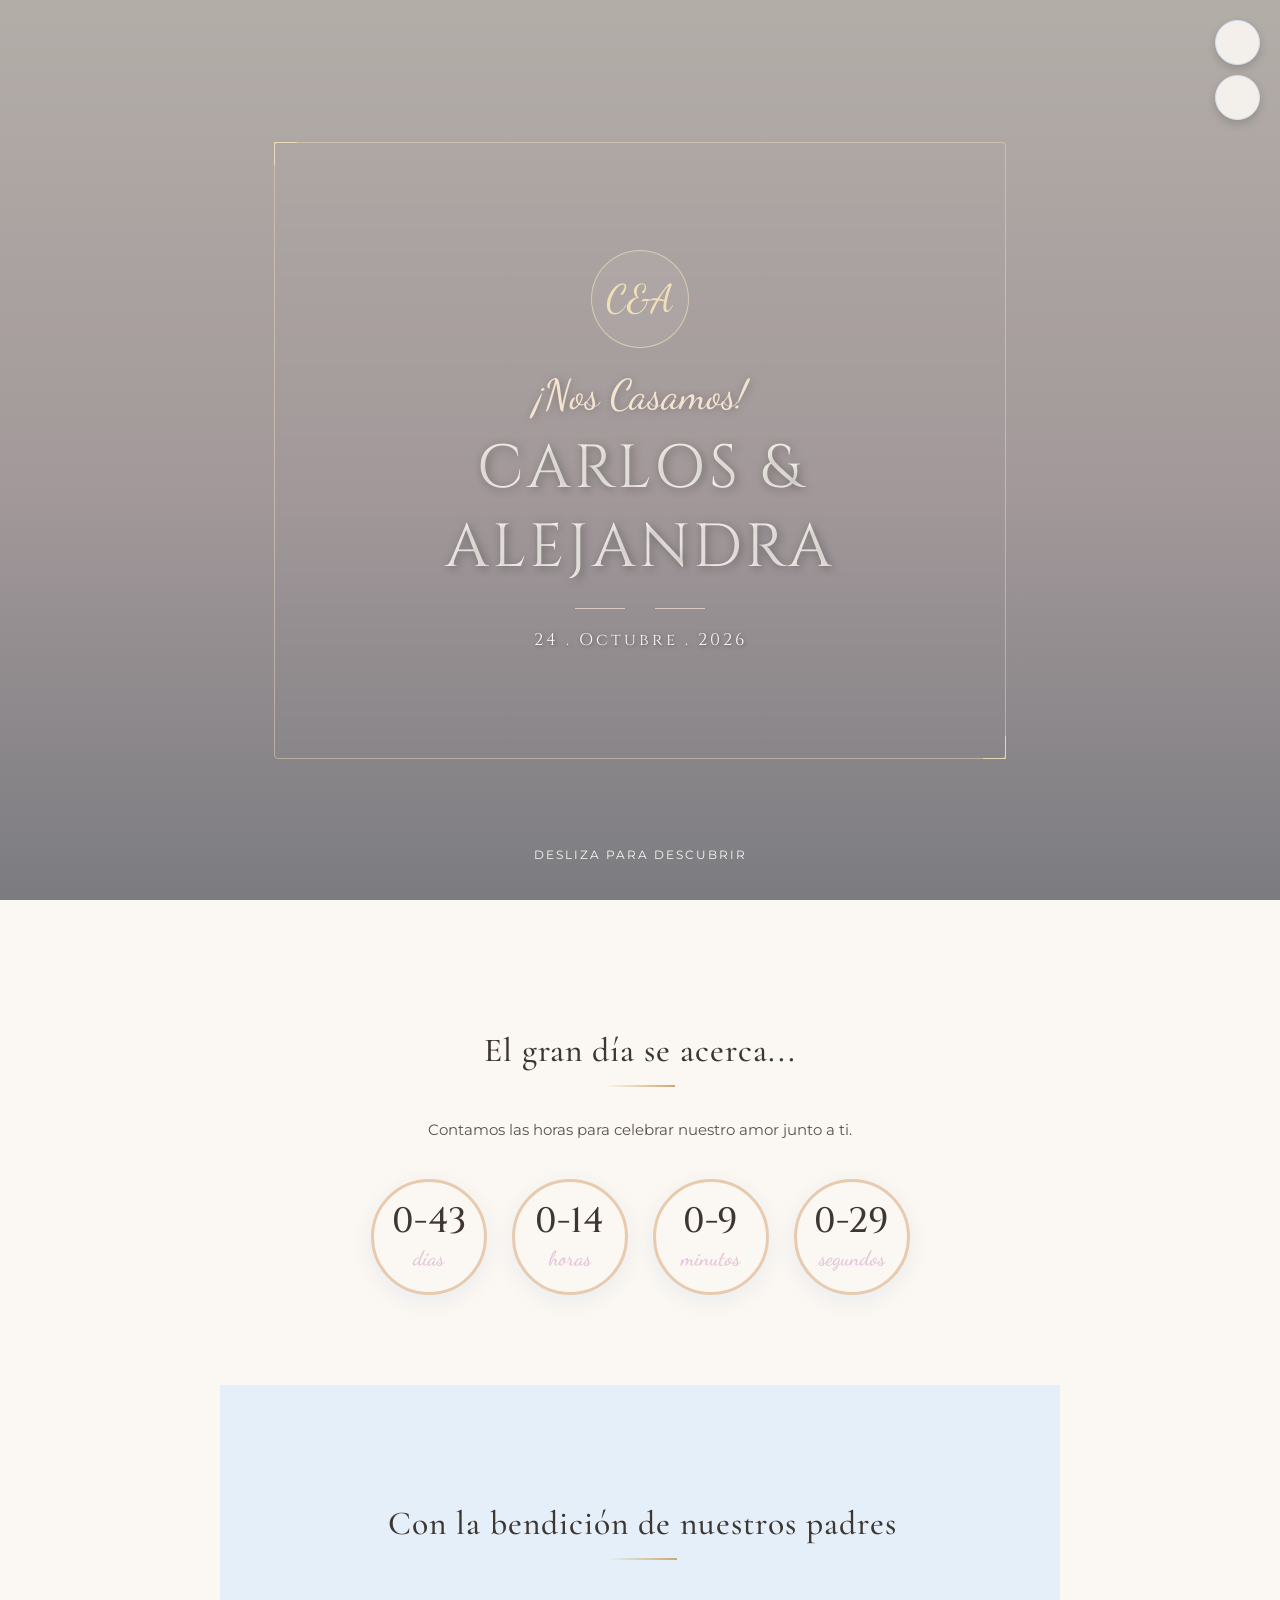
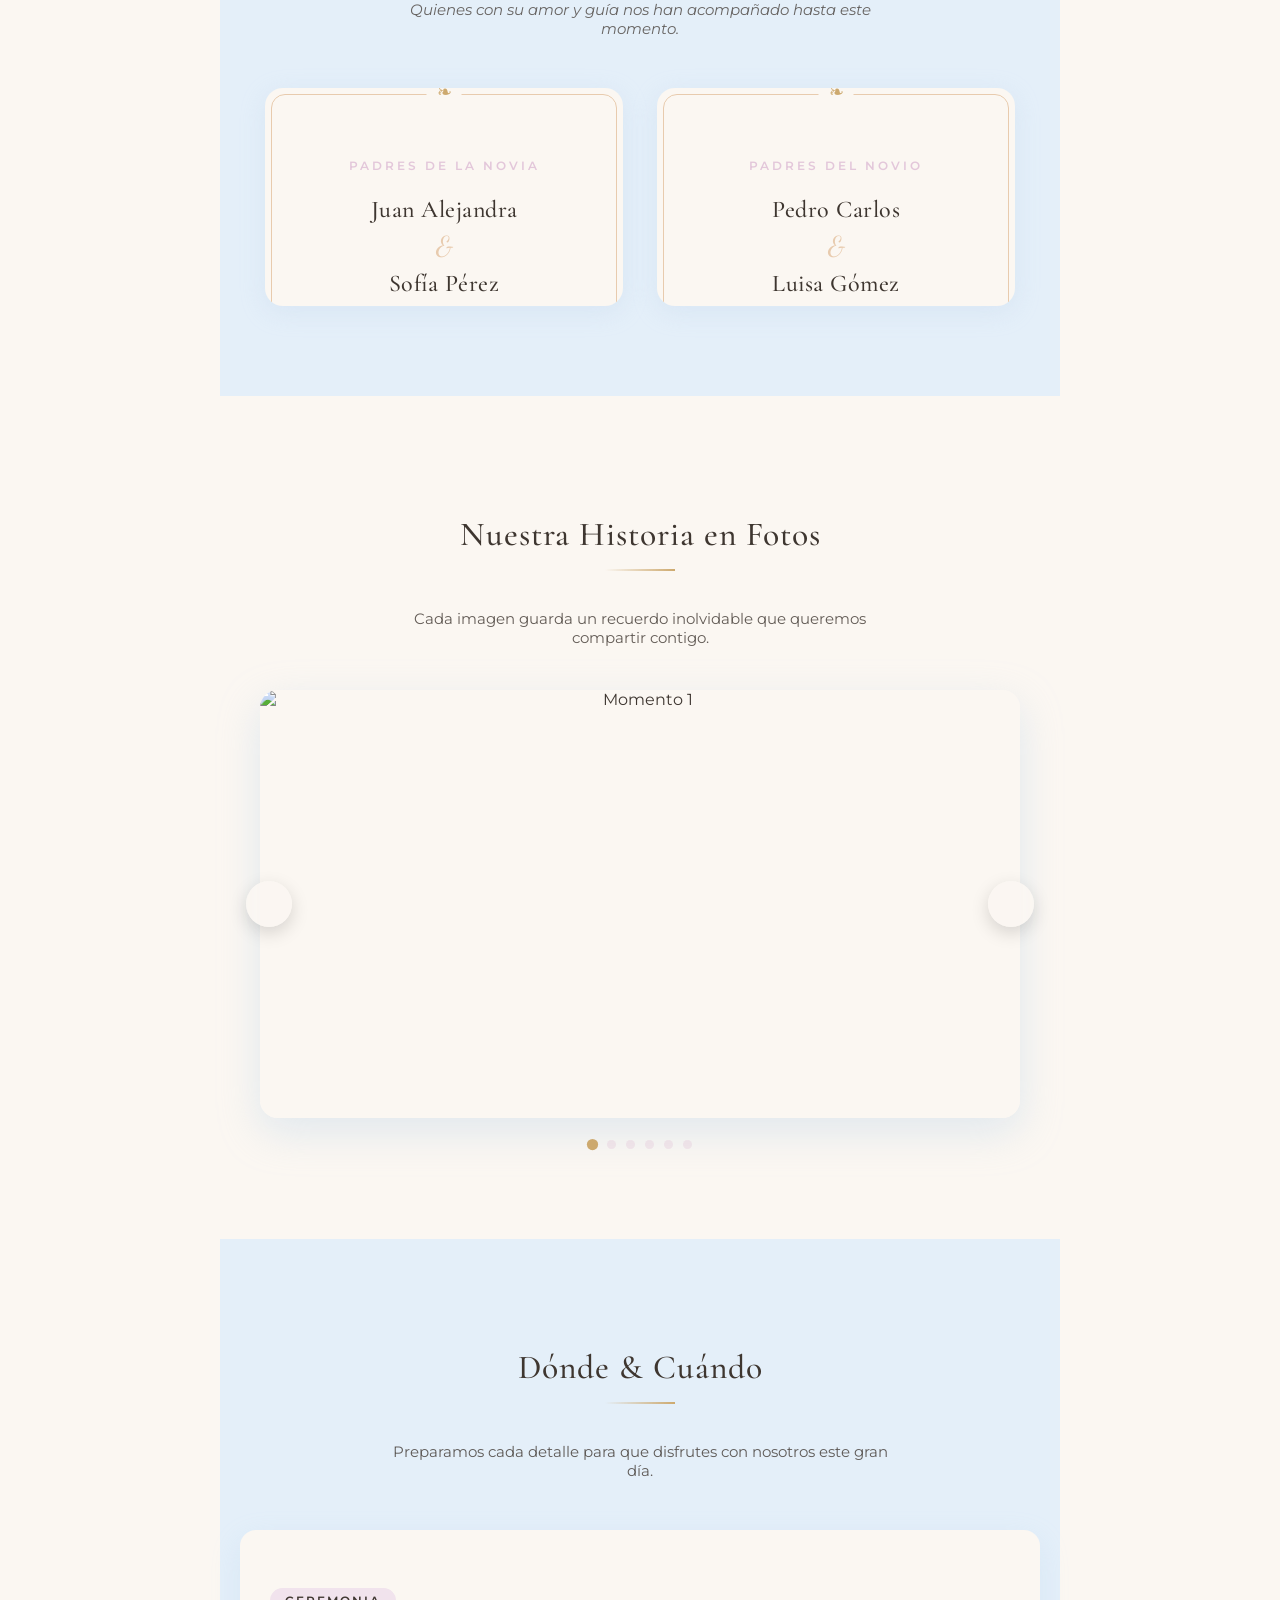
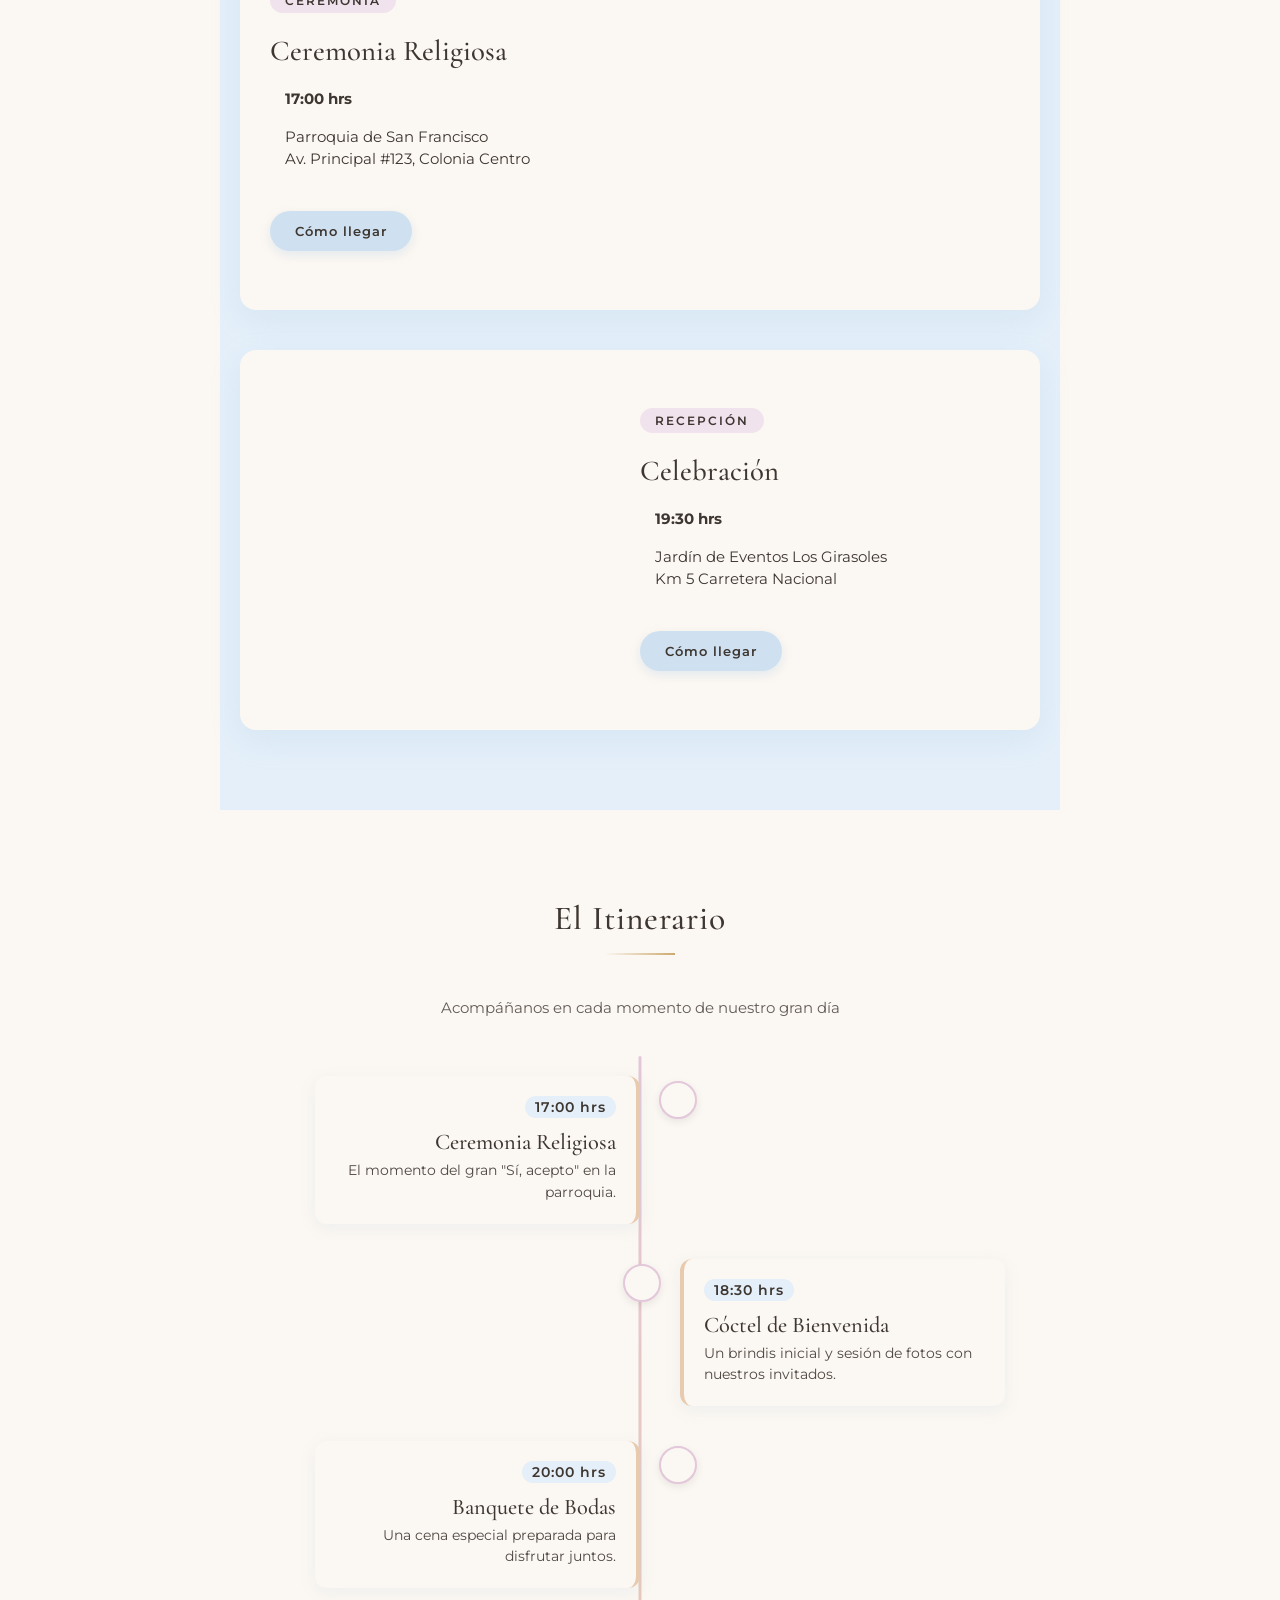
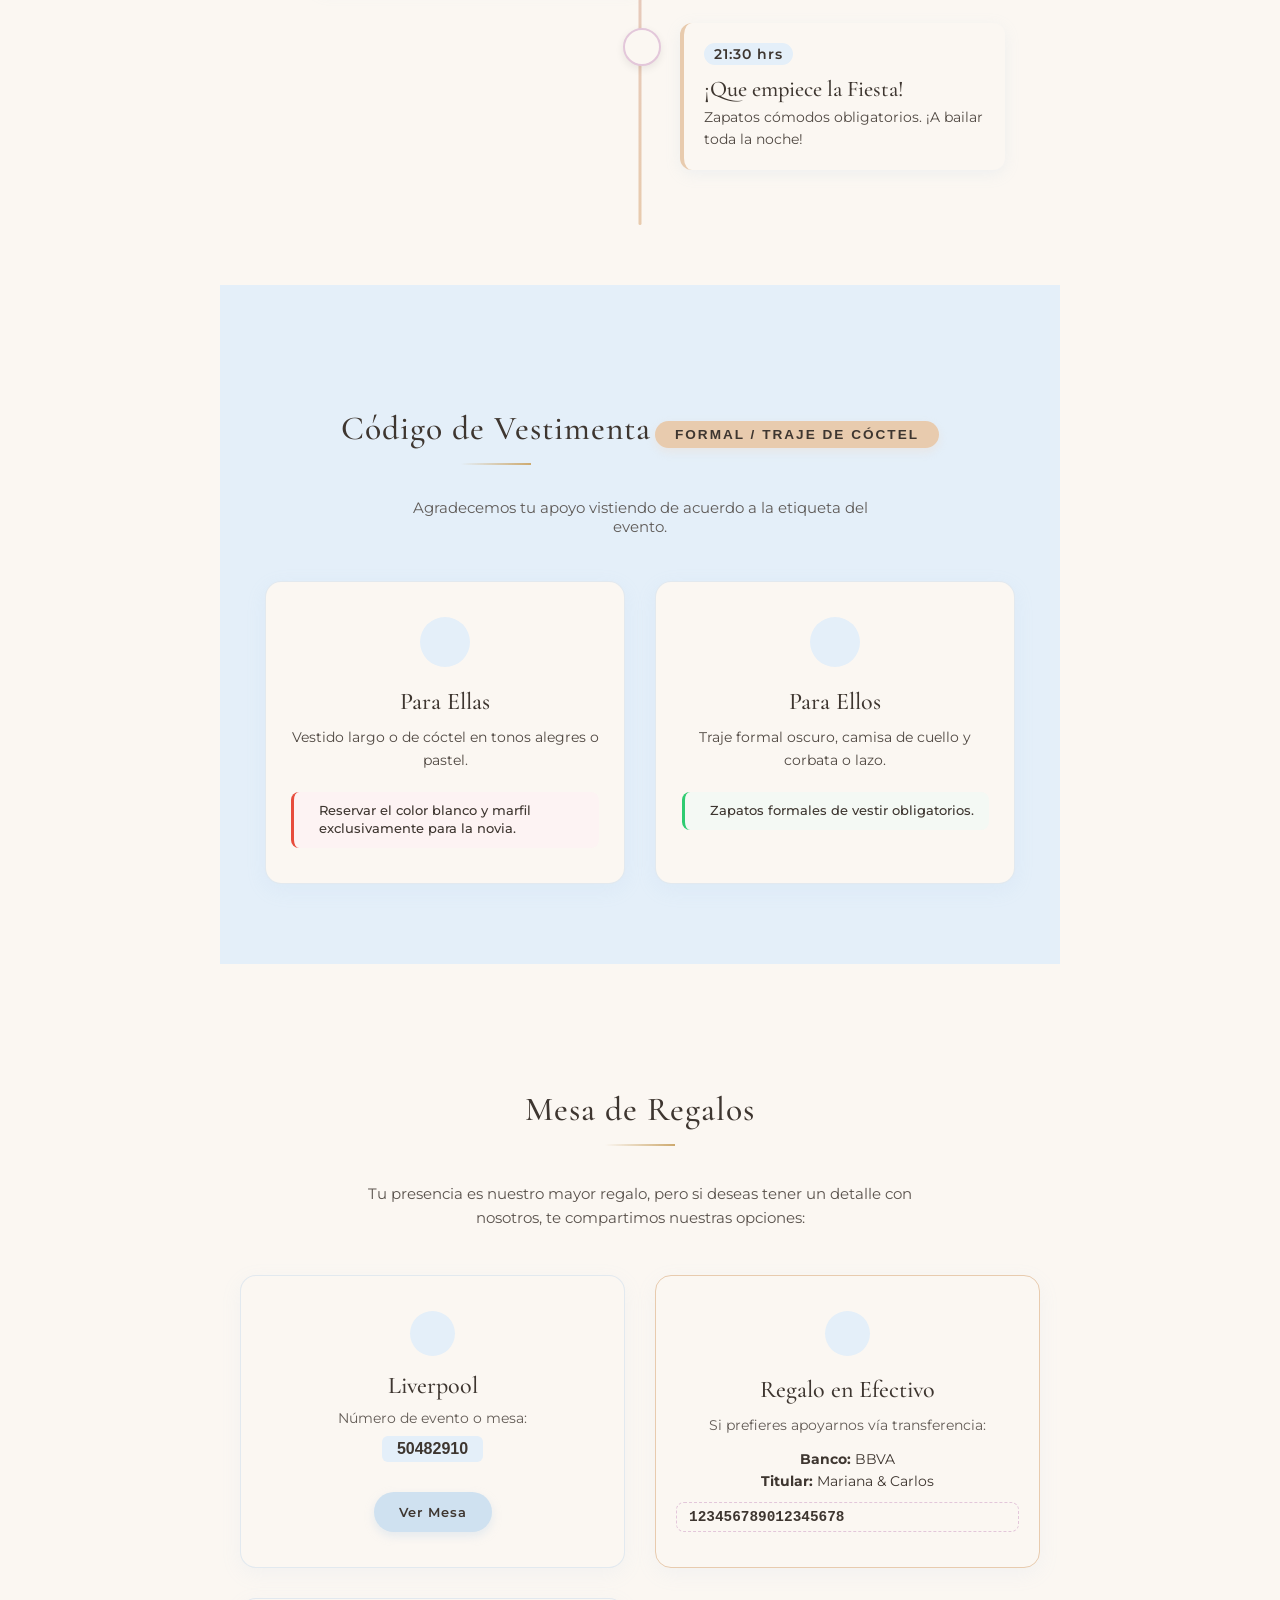
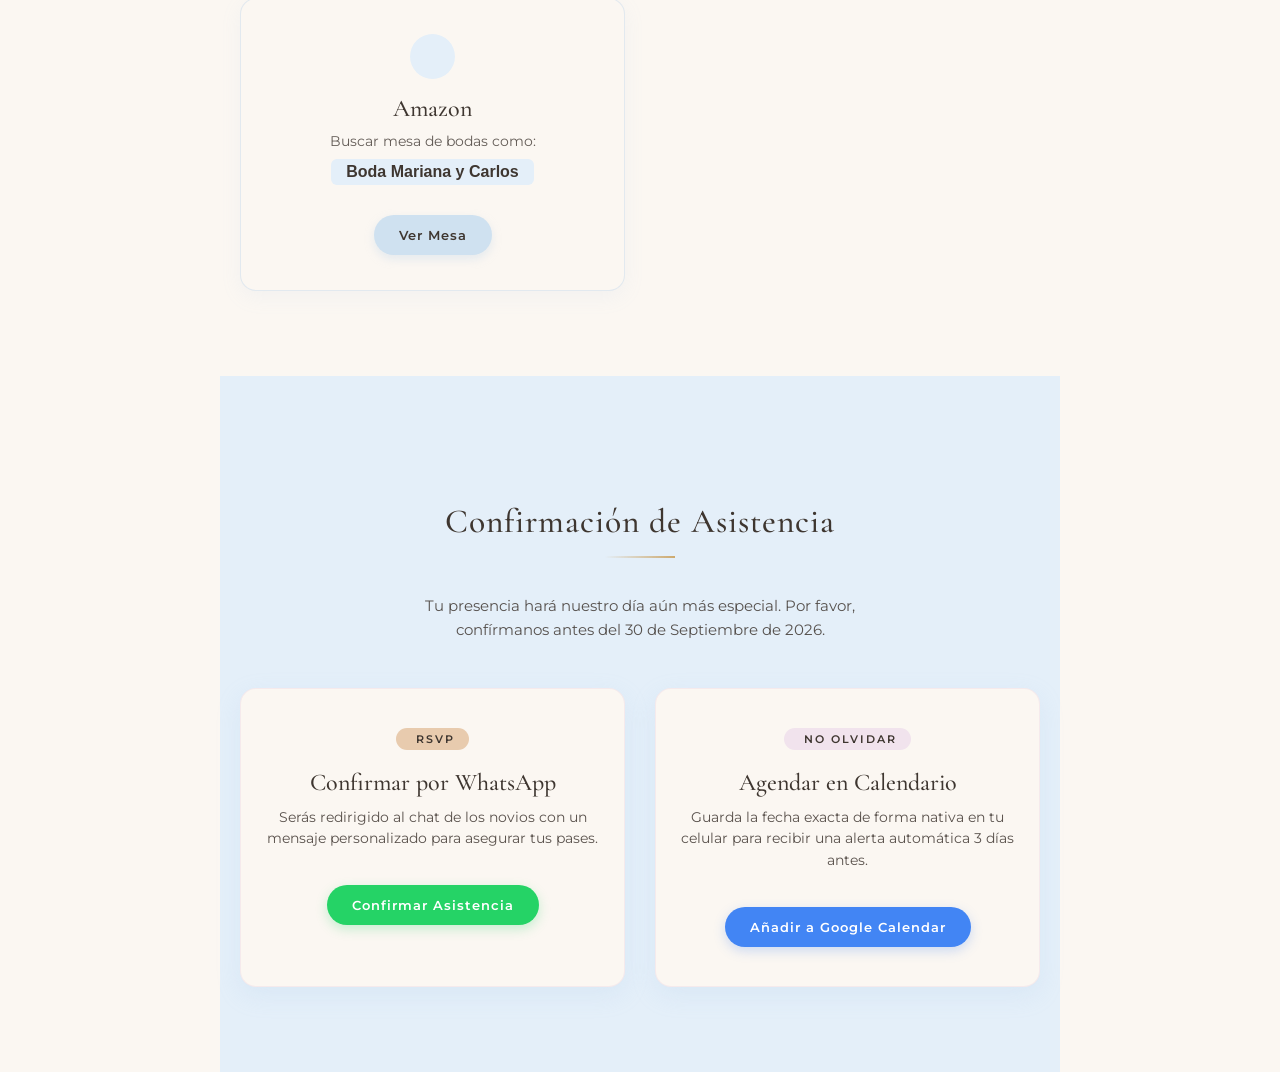
==== entregas/alejandra-boda/index.html @ 5cc6e330 "Add files via upload" ====
<!DOCTYPE html>
<html lang="es">
<head>
    <meta charset="UTF-8">
    <meta name="viewport" content="width=device-width, initial-scale=1.0">
    <title>Boda de Carlos y Alejandra</title>
    <!-- Tipografías elegantes desde Google Fonts -->
    <link href="https://googleapis.com" rel="stylesheet">
   
    <link rel="preconnect" href="https://fonts.googleapis.com">
<link rel="preconnect" href="https://fonts.gstatic.com" crossorigin>
<link href="https://fonts.googleapis.com/css2?family=Cinzel:wght@400..900&family=Cormorant+Garamond:ital,wght@0,400;0,500;0,600;1,400&family=Dancing+Script:wght@400..700&family=Montserrat:wght@300;400;500;600&display=swap" rel="stylesheet">
   
   
    <!-- TU KIT PERSONALIZADO DE ICONOS: Font Awesome -->
    <script src="https://kit.fontawesome.com/e3686557d0.js" crossorigin="anonymous"></script>
   
    <!-- Vinculación del archivo CSS externo -->
    <link rel="stylesheet" href="style.css">





</head>
<body>

        <!-- BOTONES FLOTANTES CON ICONOS CLÁSICOS -->
    <div class="botones-flotantes">
        <!-- Botón de Música -->
        <button id="btn-musica" class="btn-flotante" onclick="controlarMusica()">
            <i class="fa-solid fa-volume-high"></i>
        </button>
        <!-- Botón de Modo Oscuro -->
        <button id="btn-oscuro" class="btn-flotante" onclick="controlarModoOscuro()">
            <i class="fa-regular fa-moon"></i>
        </button>
    </div>



    <!-- Elemento de Audio Oculto -->
    <!-- Nota: Reemplaza el link por el archivo mp3 real de los novios -->
    <audio id="musica-boda" loop>
        <source src="https://soundhelix.com" type="audio/mpeg">
    </audio>


        <!-- 1. PORTADA PRINCIPAL PREMIUM (HERO) -->
    <header class="hero">
        <!-- Filtro translúcido para que las letras se lean perfecto sobre cualquier foto -->
        <div class="hero-overlay"></div>

        <!-- Campo de destellos ambientales (se generan por JS) -->
        <div class="sparkle-field" id="sparkle-field"></div>

        <!-- Contenedor con marco lineal de lujo -->
        <div class="hero-frame">
            <div class="hero-monograma">C&A</div>
            <div class="hero-content">
                <span class="hero-welcome">¡Nos Casamos!</span>
                <h1>Carlos & Alejandra</h1>
                <div class="hero-divider">
                    <span class="linea"></span>
                    <i class="fa-regular fa-heart"></i>
                    <span class="linea"></span>
                </div>
                <span class="fecha-hero">24 . Octubre . 2026</span>
            </div>
        </div>

        <!-- Indicador animado para deslizar hacia abajo -->
        <div class="hero-scroll-indicator">
            <p>Desliza para descubrir</p>
            <i class="fa-solid fa-chevron-down"></i>
        </div>
    </header>

        <!-- 2. CONTADOR EN TIEMPO REAL PREMIUM & ÚNICO -->
    <section class="contador-premium-seccion">
        <div class="contador-premium-header reveal">
            <div class="icon-contador-top">
                <i class="fa-solid fa-hourglass-half"></i>
            </div>
            <h2>El gran día se acerca...</h2>
            <p>Contamos las horas para celebrar nuestro amor junto a ti.</p>
        </div>
        
        <div class="timer-premium-circular">
            <!-- Bloque Días -->
            <div class="circle-block">
                <div class="circle-inner">
                    <span id="days">00</span>
                    <p class="circle-label">días</p>
                </div>
            </div>
            <!-- Bloque Horas -->
            <div class="circle-block">
                <div class="circle-inner">
                    <span id="hours">00</span>
                    <p class="circle-label">horas</p>
                </div>
            </div>
            <!-- Bloque Minutos -->
            <div class="circle-block">
                <div class="circle-inner">
                    <span id="minutes">00</span>
                    <p class="circle-label">minutos</p>
                </div>
            </div>
            <!-- Bloque Segundos -->
            <div class="circle-block">
                <div class="circle-inner">
                    <span id="seconds">00</span>
                    <p class="circle-label">segundos</p>
                </div>
            </div>
        </div>
    </section>



        <!-- 3. PADRES DE LOS NOVIOS MEJORADO -->
    <section class="padres-premium">
        <div class="padres-header reveal">
            <i class="fa-solid fa-heart-custom fa-heart"></i>
            <h2>Con la bendición de nuestros padres</h2>
            <p>Quienes con su amor y guía nos han acompañado hasta este momento.</p>
        </div>
        
        <div class="padres-grid reveal-stagger">
            <!-- Bloque Novia -->
            <div class="padres-card shine-hover">
                <div class="padres-card-border">
                    <span class="rol-familia">Padres de la Novia</span>
                    <h3>Juan Alejandra</h3>
                    <p class="conector">&</p>
                    <h3>Sofía Pérez</h3>
                </div>
            </div>

            <!-- Bloque Novio -->
            <div class="padres-card shine-hover">
                <div class="padres-card-border">
                    <span class="rol-familia">Padres del Novio</span>
                    <h3>Pedro Carlos</h3>
                    <p class="conector">&</p>
                    <h3>Luisa Gómez</h3>
                </div>
            </div>
        </div>
    </section>


        <!-- 6. GALERÍA DE FOTOS INTERACTIVA PREMIUM -->
    <section class="galeria-premium">
        <div class="galeria-header reveal">
            <h2>Nuestra Historia en Fotos</h2>
            <p>Cada imagen guarda un recuerdo inolvidable que queremos compartir contigo.</p>
        </div>

        <div class="carrusel-premium reveal">
            <div class="carrusel-marco">
                <div class="carrusel-viewport">
                    <div class="carrusel-pista" id="carrusel-pista">
                        <!-- Reemplaza cada src por las fotos reales de los novios -->
                        <div class="carrusel-slide" onclick="abrirImagen('https://picsum.photos?1')">
                            <img src="https://picsum.photos?1" alt="Momento 1">
                            <div class="foto-overlay"><i class="fa-solid fa-magnifying-glass-plus"></i></div>
                        </div>
                        <div class="carrusel-slide" onclick="abrirImagen('https://picsum.photos?2')">
                            <img src="https://picsum.photos?2" alt="Momento 2">
                            <div class="foto-overlay"><i class="fa-solid fa-magnifying-glass-plus"></i></div>
                        </div>
                        <div class="carrusel-slide" onclick="abrirImagen('https://picsum.photos?3')">
                            <img src="https://picsum.photos?3" alt="Momento 3">
                            <div class="foto-overlay"><i class="fa-solid fa-magnifying-glass-plus"></i></div>
                        </div>
                        <div class="carrusel-slide" onclick="abrirImagen('https://picsum.photos?4')">
                            <img src="https://picsum.photos?4" alt="Momento 4">
                            <div class="foto-overlay"><i class="fa-solid fa-magnifying-glass-plus"></i></div>
                        </div>
                        <div class="carrusel-slide" onclick="abrirImagen('https://picsum.photos?5')">
                            <img src="https://picsum.photos?5" alt="Momento 5">
                            <div class="foto-overlay"><i class="fa-solid fa-magnifying-glass-plus"></i></div>
                        </div>
                        <div class="carrusel-slide" onclick="abrirImagen('https://picsum.photos?6')">
                            <img src="https://picsum.photos?6" alt="Momento 6">
                            <div class="foto-overlay"><i class="fa-solid fa-magnifying-glass-plus"></i></div>
                        </div>
                    </div>
                </div>

                <button class="carrusel-flecha anterior" onclick="moverCarrusel(-1)" aria-label="Foto anterior">
                    <i class="fa-solid fa-chevron-left"></i>
                </button>
                <button class="carrusel-flecha siguiente" onclick="moverCarrusel(1)" aria-label="Foto siguiente">
                    <i class="fa-solid fa-chevron-right"></i>
                </button>
            </div>

            <div class="carrusel-puntos" id="carrusel-puntos"></div>
        </div>
    </section>

    <!-- VISOR DE IMÁGENES EN PANTALLA COMPLETA (LIGHTBOX) -->
    <div id="lightbox" class="lightbox-modal" onclick="cerrarImagen()">
        <span class="lightbox-cerrar">&times;</span>
        <img class="lightbox-contenido" id="img-lightbox" alt="Imagen ampliada">
    </div>



        <!-- 4. UBICACIONES FIESTA Y MISA PROFESIONAL -->
    <section class="ubicaciones-premium">
        <div class="ubicaciones-header reveal">
            <h2>Dónde & Cuándo</h2>
            <p>Preparamos cada detalle para que disfrutes con nosotros este gran día.</p>
        </div>

        <div class="ubicaciones-container reveal-stagger">
            <!-- Tarjeta 1: Ceremonia -->
            <div class="ubicacion-card shine-hover">
                <div class="ubicacion-info">
                    <div class="badge-ubicacion"><i class="fa-solid fa-church"></i> Ceremonia</div>
                    <h3>Ceremonia Religiosa</h3>
                    <div class="detalle-linea">
                        <i class="fa-regular fa-clock"></i>
                        <span><strong>17:00 hrs</strong></span>
                    </div>
                    <div class="detalle-linea">
                        <i class="fa-solid fa-location-dot"></i>
                        <p>Parroquia de San Francisco<br>Av. Principal #123, Colonia Centro</p>
                    </div>
                    <a href="https://google.com" target="_blank" class="btn btn-mapa">
                        <i class="fa-solid fa-route"></i> Cómo llegar
                    </a>
                </div>
                <div class="ubicacion-mapa">
                    <!-- Mapa interactivo de Google Maps -->
                    <iframe src="https://google.com" allowfullscreen="" loading="lazy" referrerpolicy="no-referrer-when-downgrade"></iframe>
                </div>
            </div>

            <!-- Tarjeta 2: Recepción -->
            <div class="ubicacion-card shine-hover">
                <div class="ubicacion-info">
                    <div class="badge-ubicacion"><i class="fa-solid fa-champagne-glasses"></i> Recepción</div>
                    <h3>Celebración</h3>
                    <div class="detalle-linea">
                        <i class="fa-regular fa-clock"></i>
                        <span><strong>19:30 hrs</strong></span>
                    </div>
                    <div class="detalle-linea">
                        <i class="fa-solid fa-location-dot"></i>
                        <p>Jardín de Eventos Los Girasoles<br>Km 5 Carretera Nacional</p>
                    </div>
                    <a href="https://google.com" target="_blank" class="btn btn-mapa">
                        <i class="fa-solid fa-route"></i> Cómo llegar
                    </a>
                </div>
                <div class="ubicacion-mapa">
                    <!-- Mapa interactivo de Google Maps -->
                    <iframe src="https://google.com" allowfullscreen="" loading="lazy" referrerpolicy="no-referrer-when-downgrade"></iframe>
                </div>
            </div>
        </div>
    </section>


        <!-- 5. ITINERARIO DEL DÍA MEJORADO -->
    <section class="itinerario">
        <div class="reveal">
        <h2>El Itinerario</h2>
        <p class="sub-itinerario">Acompáñanos en cada momento de nuestro gran día</p>
        </div>
        
        <div class="timeline-premium reveal-stagger">
            <!-- Evento 1 -->
            <div class="timeline-card">
                <div class="timeline-icon">
                    <i class="fa-solid fa-church"></i>
                </div>
                <div class="timeline-content">
                    <span class="timeline-time">17:00 hrs</span>
                    <h3>Ceremonia Religiosa</h3>
                    <p>El momento del gran "Sí, acepto" en la parroquia.</p>
                </div>
            </div>

            <!-- Evento 2 -->
            <div class="timeline-card">
                <div class="timeline-icon">
                    <i class="fa-solid fa-champagne-glasses"></i>
                </div>
                <div class="timeline-content">
                    <span class="timeline-time">18:30 hrs</span>
                    <h3>Cóctel de Bienvenida</h3>
                    <p>Un brindis inicial y sesión de fotos con nuestros invitados.</p>
                </div>
            </div>

            <!-- Evento 3 -->
            <div class="timeline-card">
                <div class="timeline-icon">
                    <i class="fa-solid fa-utensils"></i>
                </div>
                <div class="timeline-content">
                    <span class="timeline-time">20:00 hrs</span>
                    <h3>Banquete de Bodas</h3>
                    <p>Una cena especial preparada para disfrutar juntos.</p>
                </div>
            </div>

            <!-- Evento 4 -->
            <div class="timeline-card">
                <div class="timeline-icon">
                    <i class="fa-solid fa-compact-disc"></i>
                </div>
                <div class="timeline-content">
                    <span class="timeline-time">21:30 hrs</span>
                    <h3>¡Que empiece la Fiesta!</h3>
                    <p>Zapatos cómodos obligatorios. ¡A bailar toda la noche!</p>
                </div>
            </div>
        </div>
    </section>


        <!-- 6. CÓDIGO DE VESTIMENTA PREMIUM -->
    <section class="vestimenta-premium">
        <div class="vestimenta-header reveal">
            <div class="icon-vestimenta-top">
                <i class="fa-solid fa-user-tie"></i>
            </div>
            <h2>Código de Vestimenta</h2>
            <p class="tag-vestimenta">Formal / Traje de Cóctel</p>
            <p class="vestimenta-sub">Agradecemos tu apoyo vistiendo de acuerdo a la etiqueta del evento.</p>
        </div>

        <div class="vestimenta-grid reveal-stagger">
            <!-- Bloque Ellas -->
            <div class="vestimenta-card shine-hover">
                <div class="vestimenta-icon-box">
                    <i class="fa-solid fa-person-dress"></i>
                </div>
                <h3>Para Ellas</h3>
                <p>Vestido largo o de cóctel en tonos alegres o pastel.</p>
                <div class="nota-prohibida">
                    <i class="fa-solid fa-triangle-exclamation"></i>
                    <span>Reservar el color blanco y marfil exclusivamente para la novia.</span>
                </div>
            </div>

            <!-- Bloque Ellos -->
            <div class="vestimenta-card shine-hover">
                <div class="vestimenta-icon-box">
                    <i class="fa-solid fa-user-tie"></i>
                </div>
                <h3>Para Ellos</h3>
                <p>Traje formal oscuro, camisa de cuello y corbata o lazo.</p>
                <div class="nota-permitida">
                    <i class="fa-solid fa-circle-check"></i>
                    <span>Zapatos formales de vestir obligatorios.</span>
                </div>
            </div>
        </div>
    </section>


       <!-- 7. MESA DE REGALOS INTERACTIVA PREMIUM -->
    <section class="regalos-premium">
        <div class="regalos-header reveal">
            <div class="icon-regalos-top">
                <i class="fa-solid fa-gift"></i>
            </div>
            <h2>Mesa de Regalos</h2>
            <p>Tu presencia es nuestro mayor regalo, pero si deseas tener un detalle con nosotros, te compartimos nuestras opciones:</p>
        </div>

        <div class="regalos-grid reveal-stagger">
            <!-- Tarjeta 1: Liverpool -->
            <div class="regalo-card shine-hover">
                <div class="regalo-icon-store"><i class="fa-solid fa-store"></i></div>
                <h3>Liverpool</h3>
                <p class="regalo-info-text">Número de evento o mesa:</p>
                <span class="regalo-codigo">50482910</span>
                <a href="https://liverpool.com.mx" target="_blank" class="btn btn-regalo">
                    Ver Mesa
                </a>
            </div>

            <!-- Tarjeta 2: Transferencia (La interactiva) -->
            <div class="regalo-card tarjeta-banco shine-hover">
                <div class="regalo-icon-store"><i class="fa-solid fa-credit-card"></i></div>
                <h3>Regalo en Efectivo</h3>
                <p class="regalo-info-text">Si prefieres apoyarnos vía transferencia:</p>
                
                <!-- Datos Bancarios ocultos listos para copiar -->
                <div class="datos-banco">
                    <p><strong>Banco:</strong> BBVA</p>
                    <p><strong>Titular:</strong> Mariana & Carlos</p>
                    <div class="clabe-contenedor">
                        <span id="clabe-numero">123456789012345678</span>
                        <button class="btn-copiar" onclick="copiarClabe()" title="Copiar CLABE">
                            <i class="fa-regular fa-copy"></i>
                        </button>
                    </div>
                </div>
            </div>

            <!-- Tarjeta 3: Amazon -->
            <div class="regalo-card shine-hover">
                <div class="regalo-icon-store"><i class="fa-brands fa-amazon"></i></div>
                <h3>Amazon</h3>
                <p class="regalo-info-text">Buscar mesa de bodas como:</p>
                <span class="regalo-codigo">Boda Mariana y Carlos</span>
                <a href="https://amazon.com.mx" target="_blank" class="btn btn-regalo">
                    Ver Mesa
                </a>
            </div>
        </div>

        <!-- AVISO FLOTANTE DE ÉXITO (TOAST NOTIFICATION) -->
        <div id="toast-aviso" class="toast-oculto">
            <i class="fa-solid fa-circle-check"></i> CLABE copiada al portapapeles
        </div>
    </section>

        <!-- 8. CONFIRMACIÓN DE ASISTENCIA Y CALENDARIO PREMIUM -->
    <section class="confirmacion-premium">
        <div class="confirmacion-header reveal">
            <div class="icon-confirmacion-top">
                <i class="fa-solid fa-envelope-open-text"></i>
            </div>
            <h2>Confirmación de Asistencia</h2>
            <p class="confirmacion-sub">Tu presencia hará nuestro día aún más especial. Por favor, confírmanos antes del 30 de Septiembre de 2026.</p>
        </div>

        <div class="confirmacion-container reveal-stagger">
            <!-- Tarjeta WhatsApp -->
            <div class="confirmacion-card flex-card">
                <div class="confirmacion-info-box">
                    <div class="badge-rsvp"><i class="fa-solid fa-circle-check"></i> RSVP</div>
                    <h3>Confirmar por WhatsApp</h3>
                    <p>Serás redirigido al chat de los novios con un mensaje personalizado para asegurar tus pases.</p>
                    <!-- Cambia el número 521234567890 por el de tu cliente más adelante -->
                    <a href="https://wa.me¡Hola!%20Confirmamos%20nuestra%20asistencia%20a%20su%20boda.%20Estamos%20muy%20emocionados%20de%20acompañarlos." target="_blank" class="btn btn-whatsapp">
                        <i class="fa-brands fa-whatsapp"></i> Confirmar Asistencia
                    </a>
                </div>
            </div>

            <!-- Tarjeta Calendario -->
            <div class="confirmacion-card flex-card">
                <div class="confirmacion-info-box">
                    <div class="badge-calendar"><i class="fa-regular fa-bell"></i> No Olvidar</div>
                    <h3>Agendar en Calendario</h3>
                    <p>Guarda la fecha exacta de forma nativa en tu celular para recibir una alerta automática 3 días antes.</p>
                    <!-- Enlace exacto y optimizado para la boda del 24 de Octubre de 2026 -->
                    <a href="https://google.com¡Llegó+el+gran+día!+No+olvides+tu+asistencia.+Tu+recordatorio+automático+ha+sido+programado.&location=Jardín+de+Eventos+Los+Girasoles&remind=4320" target="_blank" class="btn btn-calendar-premium">
                        <i class="fa-solid fa-calendar-plus"></i> Añadir a Google Calendar
                    </a>
                </div>
            </div>
        </div>
    </section>


    <!-- VINCULACIÓN DEL ARCHIVO JAVASCRIPT EXTERNO -->
    <script src="script.js"></script>
</body>
</html>

</body>
</html>
---- entregas/alejandra-boda/style.css ----
/* ==========================================
   PALETA "NUDE · CIELO · LAVANDA" — tonos clarito, nunca intensos
   ========================================== */
:root {
    /* 1. Bloque Azul cielo, muy clarito */
    --azul-principal: #CFE1F0;
    --azul-claro: #E4EFF9;
    --azul-linea: #B9D2E8;

    /* 2. Bloque Nude cálido */
    --nude-beige: #E8CBAE;
    --nude-suave: #F4E3D0;
    --marfil: #FBF7F2;

    /* 3. Bloque Lavanda rosado, MUY clarito */
    --rosa-lavanda: #E3C7DA;
    --lila-pastel: #F1E3ED;
    --lavanda-linea: #D9B9CF;

    /* 4. Acento "joyería" para brillos y destellos */
    --oro: #CDA96E;
    --oro-brillo: #F1DFB8;

    /* Asignación estructural para Modo Claro */
    --oscuro: #3E3630;
    --claro: var(--marfil);
    --fondo-alterno: var(--azul-claro);
    --detalles: var(--rosa-lavanda);

    /* Tipografía */
    --font-display: 'Cinzel', serif;
    --font-titulo: 'Cormorant Garamond', serif;
    --font-script: 'Dancing Script', cursive;
    --font-cuerpo: 'Montserrat', sans-serif;
}

/* ESTILOS BASE */
body {
    margin: 0;
    font-family: var(--font-cuerpo);
    background-color: var(--claro);
    color: var(--oscuro);
    text-align: center;
    overflow-x: hidden;
    transition: background-color 0.5s ease, color 0.5s ease; 
}


h1, h2, h3 {
    font-family: var(--font-titulo);
    font-weight: 500;
}

section h2 {
    font-size: 2.1rem;
    letter-spacing: 1px;
    position: relative;
    display: inline-block;
    color: var(--oscuro);
}

/* Pequeño destello ornamental bajo cada título de sección */
section h2::after {
    content: "";
    display: block;
    width: 70px;
    height: 2px;
    margin: 14px auto 0 auto;
    background: linear-gradient(90deg, transparent, var(--oro), transparent);
    background-size: 200% 100%;
    animation: brilloLinea 3.5s ease-in-out infinite;
}

@keyframes brilloLinea {
    0% { background-position: 200% 0; }
    100% { background-position: -200% 0; }
}

/* ==========================================
   SISTEMA DE SCROLL-REVEAL (textos que aparecen al hacer scroll)
   ========================================== */
.reveal {
    opacity: 0;
    transform: translateY(32px);
    transition: opacity 0.9s cubic-bezier(0.22, 1, 0.36, 1), transform 0.9s cubic-bezier(0.22, 1, 0.36, 1);
    will-change: opacity, transform;
}
.reveal.in-view {
    opacity: 1;
    transform: translateY(0);
}
.reveal-stagger > * {
    opacity: 0;
    transform: translateY(24px);
    transition: opacity 0.7s ease, transform 0.7s ease;
}
.reveal-stagger.in-view > * {
    opacity: 1;
    transform: translateY(0);
}
.reveal-stagger.in-view > *:nth-child(1) { transition-delay: 0.05s; }
.reveal-stagger.in-view > *:nth-child(2) { transition-delay: 0.18s; }
.reveal-stagger.in-view > *:nth-child(3) { transition-delay: 0.31s; }
.reveal-stagger.in-view > *:nth-child(4) { transition-delay: 0.44s; }
.reveal-stagger.in-view > *:nth-child(5) { transition-delay: 0.57s; }
.reveal-stagger.in-view > *:nth-child(6) { transition-delay: 0.70s; }

@media (prefers-reduced-motion: reduce) {
    .reveal, .reveal-stagger > * {
        opacity: 1 !important;
        transform: none !important;
        transition: none !important;
    }
}

/* ==========================================
   DESTELLOS / BRILLOS FLOTANTES (partículas ambientales)
   ========================================== */
.sparkle-field {
    position: absolute;
    inset: 0;
    overflow: hidden;
    pointer-events: none;
    z-index: 1;
}

.sparkle {
    position: absolute;
    width: 6px;
    height: 6px;
    background: radial-gradient(circle, var(--oro-brillo) 0%, rgba(241,223,184,0) 70%);
    border-radius: 50%;
    opacity: 0;
    animation: destello 4.5s ease-in-out infinite;
}

.sparkle::before,
.sparkle::after {
    content: "";
    position: absolute;
    background: var(--oro-brillo);
    top: 50%; left: 50%;
    transform: translate(-50%, -50%);
}
.sparkle::before { width: 1px; height: 14px; }
.sparkle::after { width: 14px; height: 1px; }

@keyframes destello {
    0%, 100% { opacity: 0; transform: scale(0.3) rotate(0deg); }
    50% { opacity: 0.9; transform: scale(1) rotate(45deg); }
}

/* Brillo tipo "shine" que recorre botones y tarjetas al hacer hover */
.shine-hover {
    position: relative;
    overflow: hidden;
}
.shine-hover::before {
    content: "";
    position: absolute;
    top: 0;
    left: -75%;
    width: 50%;
    height: 100%;
    background: linear-gradient(120deg, transparent, rgba(255,255,255,0.55), transparent);
    transform: skewX(-20deg);
    transition: left 0.75s ease;
    pointer-events: none;
}
.shine-hover:hover::before {
    left: 125%;
}

section {
    padding: 60px 20px;
    max-width: 800px;
    margin: 0 auto;
}

/* SECCIONES INTERCALADAS PARA QUE LA WEB TENGA RITMO VISUAL */
section:nth-of-type(even) {
    background-color: var(--fondo-alterno) !important; /* Fuerza el uso de Azul Bebé */
}

section:nth-of-type(odd) {
    background-color: var(--claro) !important; /* Fuerza el uso de Marfil / Crema */
}









/* ACTUALIZACIÓN DE BOTONES CON LOS NUEVOS TONOS ACCESIBLES */
.btn {
    position: relative;
    overflow: hidden;
    background-color: var(--azul-principal);
    color: var(--oscuro);
    font-weight: 600;
    letter-spacing: 1px;
    padding: 12px 25px;
    text-decoration: none;
    border-radius: 25px;
    font-size: 13px;
    display: inline-block;
    margin-top: 15px;
    border: none;
    cursor: pointer;
    box-shadow: 0 4px 10px rgba(185, 210, 232, 0.35);
    transition: background-color 0.35s ease, transform 0.3s ease, box-shadow 0.3s ease;
}

/* Destello que recorre el botón al pasar el cursor */
.btn::before {
    content: "";
    position: absolute;
    top: 0;
    left: -75%;
    width: 45%;
    height: 100%;
    background: linear-gradient(120deg, transparent, rgba(255,255,255,0.65), transparent);
    transform: skewX(-20deg);
    transition: left 0.7s ease;
}

.btn:hover::before {
    left: 130%;
}

.btn:hover {
    background-color: var(--rosa-lavanda);
    color: var(--oscuro);
    transform: translateY(-2px);
    box-shadow: 0 8px 20px rgba(217, 185, 207, 0.45);
}

.btn-calendar {
    background-color: #4285F4;
}

.btn-calendar:hover {
    background-color: #2b6ad4;
}

/* MAQUETACIÓN EN GRID */
.grid {
    display: grid;
    grid-template-columns: repeat(auto-fit, minmax(280px, 1fr));
    gap: 30px;
    margin-top: 30px;
}

.card {
    background: var(--marfil); /* Fondo Marfil para que resalten sobre el Azul Bebé */
    padding: 30px;
    border-radius: 12px; /* Bordes un poco más redondeados y modernos */
    border: 1px solid rgba(219, 178, 209, 0.4); /* Borde sutil en Rosa Lavanda */
    box-shadow: 0 6px 20px rgba(167, 199, 231, 0.15);
    transition: transform 0.3s ease, background-color 0.5s ease, box-shadow 0.5s ease;
}

.card:hover {
    transform: translateY(-5px);
    box-shadow: 0 10px 25px rgba(219, 178, 209, 0.25); /* Destello rosa al pasar el cursor */
}











/* SECCIÓN 1: PORTADA PRINCIPAL (HERO) PREMIUM */
.hero {
    position: relative;
    height: 100svh;
    min-height: 560px;
    /* Reemplaza este link por la foto principal de los novios */
    background: url('https://picsum.photos') no-repeat center center;
    background-size: cover;
    display: flex;
    justify-content: center;
    align-items: center;
    padding: 0 20px;
    overflow: hidden;
}

/* Capa de protección visual — velo tonal en los colores de la paleta, no negro puro */
.hero-overlay {
    position: absolute;
    top: 0;
    left: 0;
    width: 100%;
    height: 100%;
    background: linear-gradient(
        180deg,
        rgba(62, 54, 48, 0.38) 0%,
        rgba(74, 58, 66, 0.5) 55%,
        rgba(45, 48, 58, 0.62) 100%
    );
    z-index: 1;
}

/* Monograma inicial de los novios, flotando sobre el marco */
.hero-monograma {
    position: relative;
    z-index: 3;
    width: 84px;
    height: 84px;
    margin: 0 auto 22px auto;
    border-radius: 50%;
    border: 1px solid rgba(241, 223, 184, 0.65);
    display: flex;
    align-items: center;
    justify-content: center;
    font-family: var(--font-script);
    font-size: 2.1rem;
    color: var(--oro-brillo);
    background: rgba(251, 247, 242, 0.06);
    backdrop-filter: blur(3px);
    animation: apareceMonograma 1.4s ease both, flotarSuave 5s ease-in-out 1.4s infinite;
}

@keyframes apareceMonograma {
    0% { opacity: 0; transform: scale(0.7) translateY(10px); }
    100% { opacity: 1; transform: scale(1) translateY(0); }
}
@keyframes flotarSuave {
    0%, 100% { transform: translateY(0); }
    50% { transform: translateY(-6px); }
}

/* Marco lineal minimalista estilo papelería de lujo, con destello recorriendo el borde */
.hero-frame {
    position: relative;
    border: 1px solid rgba(241, 223, 184, 0.45);
    padding: 40px 20px;
    width: 100%;
    max-width: 500px;
    height: 62vh;
    display: flex;
    flex-direction: column;
    justify-content: center;
    align-items: center;
    z-index: 2;
    backdrop-filter: blur(2px);
    border-radius: 4px;
    opacity: 0;
    animation: apareceMarco 1.1s ease 0.15s forwards;
}

@keyframes apareceMarco {
    0% { opacity: 0; transform: scale(0.96); }
    100% { opacity: 1; transform: scale(1); }
}

/* Esquinas ornamentales, como una invitación grabada */
.hero-frame::before,
.hero-frame::after {
    content: "";
    position: absolute;
    width: 22px;
    height: 22px;
    border: 1px solid var(--oro-brillo);
    opacity: 0.85;
}
.hero-frame::before { top: -1px; left: -1px; border-right: none; border-bottom: none; }
.hero-frame::after { bottom: -1px; right: -1px; border-left: none; border-top: none; }

.hero-content {
    color: var(--marfil);
    text-align: center;
    position: relative;
    z-index: 3;
}

.hero-welcome {
    font-family: var(--font-script);
    font-size: 2.6rem;
    color: var(--nude-suave);
    display: block;
    margin-bottom: 10px;
    text-shadow: 1px 1px 8px rgba(0,0,0,0.25);
    opacity: 0;
    animation: apareceTexto 1s ease 0.5s forwards;
}

.hero h1 {
    font-family: var(--font-display);
    font-size: 2.6rem;
    font-weight: 400;
    letter-spacing: 4px;
    margin: 0;
    text-transform: uppercase;
    text-shadow: 2px 2px 10px rgba(0,0,0,0.35);
    line-height: 1.3;
    opacity: 0;
    animation: apareceTexto 1s ease 0.75s forwards;
    /* Brillo sutil que recorre las letras, como hilo metálico en papel de lujo */
    background: linear-gradient(100deg, var(--marfil) 40%, var(--oro-brillo) 50%, var(--marfil) 60%);
    background-size: 250% 100%;
    -webkit-background-clip: text;
    background-clip: text;
    -webkit-text-fill-color: transparent;
    animation: apareceTexto 1s ease 0.75s forwards, brilloTexto 6s ease-in-out 2s infinite;
}

@keyframes brilloTexto {
    0%, 100% { background-position: 200% 0; }
    50% { background-position: -50% 0; }
}

@keyframes apareceTexto {
    0% { opacity: 0; transform: translateY(14px); }
    100% { opacity: 1; transform: translateY(0); }
}

/* Separador de título con corazón */
.hero-divider {
    display: flex;
    align-items: center;
    justify-content: center;
    gap: 15px;
    margin: 20px 0;
    opacity: 0;
    animation: apareceTexto 1s ease 1s forwards;
}

.hero-divider .linea {
    width: 50px;
    height: 1px;
    background-color: var(--nude-suave);
    opacity: 0.7;
}

.hero-divider i {
    color: var(--rosa-lavanda);
    font-size: 0.9rem;
}

.fecha-hero {
    font-family: var(--font-display);
    font-size: 1.05rem;
    font-weight: 400;
    letter-spacing: 3px;
    display: block;
    color: var(--marfil);
    text-shadow: 1px 1px 4px rgba(0,0,0,0.4);
    opacity: 0;
    animation: apareceTexto 1s ease 1.2s forwards;
}

/* Indicador inferior animado flotante */
.hero-scroll-indicator {
    position: absolute;
    bottom: 30px;
    left: 50%;
    transform: translate(-50%, 0);
    z-index: 2;
    color: var(--marfil);
    text-align: center;
    opacity: 0;
    animation: apareceScrollIndicator 1s ease 1.6s forwards;
}

/* Animación propia que conserva el centrado (translateX -50%) mientras aparece */
@keyframes apareceScrollIndicator {
    0% { opacity: 0; transform: translate(-50%, 14px); }
    100% { opacity: 1; transform: translate(-50%, 0); }
}

.hero-scroll-indicator p {
    font-family: var(--font-cuerpo);
    font-size: 0.75rem;
    text-transform: uppercase;
    letter-spacing: 2px;
    margin: 0 0 8px 0;
}

.hero-scroll-indicator i {
    font-size: 1.1rem;
    animation: bounceFlotante 2s infinite;
    color: var(--nude-suave);
}

/* ANIMACIÓN DE REBOTE DE LA FLECHA */
@keyframes bounceFlotante {
    0%, 20%, 50%, 80%, 100% {
        transform: translateY(0);
    }
    40% {
        transform: translateY(-8px);
    }
    60% {
        transform: translateY(-4px);
    }
}

/* Optimización de tamaño de letra para pantallas grandes (PC/Tablets) */
@media (min-width: 768px) {
    .hero h1 {
        font-size: 3.8rem;
    }
    .hero-frame {
        height: 55vh;
        max-width: 650px;
        padding: 60px 40px;
    }
    .hero-monograma {
        width: 96px;
        height: 96px;
        font-size: 2.4rem;
    }
}










/* SECCIÓN: CONTADOR INTERACTIVO CIRCULAR */
.contador-premium-seccion {
    padding: 90px 20px;
    background-color: var(--azul-claro); /* Se integra con el lienzo azul bebé de la clienta */
}

.contador-premium-header {
    margin-bottom: 40px;
}

.icon-contador-top {
    color: var(--rosa-lavanda);
    font-size: 1.6rem;
    margin-bottom: 12px;
    animation: girarArena 4s infinite ease-in-out; /* El reloj de arena gira solo de forma premium */
}

.contador-premium-header p {
    font-size: 0.95rem;
    color: var(--oscuro);
    opacity: 0.85;
    margin-top: 5px;
}

/* Contenedor flexible de los círculos */
.timer-premium-circular {
    display: flex;
    justify-content: center;
    gap: 15px;
    max-width: 600px;
    margin: 0 auto;
    flex-wrap: wrap; /* Se acomoda en 2x2 en celulares pequeños si es necesario */
}

/* El anillo exterior */
.circle-block {
    width: 85px;
    height: 85px;
    background: var(--marfil);
    border: 2px solid var(--nude-beige);
    border-radius: 50%;
    display: flex;
    align-items: center;
    justify-content: center;
    box-shadow: 0 6px 20px rgba(167, 199, 231, 0.2);
    transition: transform 0.3s ease, border-color 0.3s ease, box-shadow 0.3s ease;
}

/* El contenedor interior */
.circle-inner {
    text-align: center;
    display: flex;
    flex-direction: column;
    justify-content: center;
    align-items: center;
}

/* Números ultra estilizados con tipografía de la portada */
.circle-block span {
    font-family: 'Cinzel', serif;
    font-size: 1.6rem;
    font-weight: 500;
    color: var(--oscuro);
    line-height: 1.1;
}

/* Etiquetas en manuscrita romántica */
.circle-label {
    margin: 2px 0 0 0;
    font-family: 'Dancing Script', cursive;
    font-size: 1.1rem;
    color: var(--rosa-lavanda);
    font-weight: 600;
}

/* EFECTOS INTERACTIVOS (HOVER) */
.circle-block:hover {
    transform: scale(1.08);
    border-color: var(--rosa-lavanda);
    box-shadow: 0 10px 25px rgba(219, 178, 209, 0.3);
}

/* ANIMACIÓN SUTIL DEL RELOJ DE ARENA */
@keyframes girarArena {
    0%, 90% { transform: rotate(0deg); }
    100% { transform: rotate(180deg); }
}

/* Ajuste premium para pantallas más grandes (PC/Tablets) */
@media (min-width: 480px) {
    .circle-block {
        width: 110px;
        height: 110px;
        border-width: 3px;
    }
    .circle-block span {
        font-size: 2.2rem;
    }
    .circle-label {
        font-size: 1.3rem;
        margin-top: 4px;
    }
    .timer-premium-circular {
        gap: 25px;
    }
}







/* SECCIÓN: PADRES PREMIUM */
.padres-premium {
    padding: 90px 20px;
    background-color: var(--claro);
    position: relative;
}

.padres-header {
    margin-bottom: 50px;
}

.padres-header i {
    color: var(--rosa-lavanda);
    font-size: 1.4rem;
    margin-bottom: 15px;
    display: inline-block;
    animation: latidoSuave 2.8s ease-in-out infinite;
}

@keyframes latidoSuave {
    0%, 100% { transform: scale(1); }
    50% { transform: scale(1.18); }
}

.padres-header p {
    font-family: var(--font-cuerpo);
    font-size: 0.95rem;
    color: var(--oscuro);
    opacity: 0.75;
    max-width: 480px;
    margin: 12px auto 0 auto;
    font-style: italic;
}

.padres-grid {
    display: grid;
    grid-template-columns: repeat(auto-fit, minmax(260px, 1fr));
    gap: 34px;
    max-width: 750px;
    margin: 0 auto;
}

/* La tarjeta exterior */
.padres-card {
    background: var(--marfil);
    padding: 6px;
    border-radius: 18px;
    box-shadow: 0 6px 24px rgba(185, 210, 232, 0.28);
    transition: transform 0.4s cubic-bezier(0.22, 1, 0.36, 1), box-shadow 0.4s ease;
    position: relative;
}

/* El marco interior elegante (estilo grabado de invitaciones impresas) */
.padres-card-border {
    border: 1px solid var(--nude-beige);
    border-radius: 14px;
    padding: 36px 24px 28px 24px;
    height: calc(100% - 12px);
    display: flex;
    flex-direction: column;
    justify-content: center;
    position: relative;
}

/* Pequeño ornamento superior tipo "sello" de invitación */
.padres-card-border::before {
    content: "❧";
    position: absolute;
    top: -14px;
    left: 50%;
    transform: translateX(-50%);
    background: var(--marfil);
    color: var(--oro);
    font-size: 1.1rem;
    padding: 0 10px;
}

.rol-familia {
    font-family: var(--font-cuerpo);
    font-size: 0.75rem;
    letter-spacing: 3px;
    text-transform: uppercase;
    color: var(--rosa-lavanda);
    font-weight: 600;
    margin-bottom: 22px;
    display: block;
}

.padres-card h3 {
    margin: 0;
    font-size: 1.5rem;
    font-weight: 500;
    color: var(--oscuro);
    letter-spacing: 0.5px;
}

.conector {
    font-family: var(--font-script);
    font-size: 1.7rem;
    color: var(--nude-beige);
    margin: 6px 0;
}

/* EFECTO HOVER PREMIUM: se eleva y el marco brilla en dorado */
.padres-card:hover {
    transform: translateY(-6px);
    box-shadow: 0 14px 32px rgba(227, 199, 218, 0.4);
}

.padres-card:hover .padres-card-border {
    border-color: var(--oro);
    transition: border-color 0.35s ease;
}

.padres-card:hover .padres-card-border::before {
    color: var(--rosa-lavanda);
}












/* SECCIÓN: UBICACIONES PROFESIONALES */
.ubicaciones-premium {
    padding: 80px 20px;
    background-color: var(--azul-claro); /* Se asienta sobre el fondo base de la clienta */
}

.ubicaciones-header {
    margin-bottom: 50px;
}

.ubicaciones-header p {
    font-size: 0.95rem;
    color: var(--oscuro);
    opacity: 0.8;
    max-width: 500px;
    margin: 10px auto 0 auto;
}

.ubicaciones-container {
    display: flex;
    flex-direction: column;
    gap: 40px;
    max-width: 850px;
    margin: 0 auto;
}

/* Tarjeta contenedora dividida */
.ubicacion-card {
    background: var(--marfil);
    border-radius: 16px;
    box-shadow: 0 10px 30px rgba(167, 199, 231, 0.2);
    display: flex;
    flex-direction: column; /* Apilado en celulares */
    overflow: hidden;
    transition: transform 0.3s ease, box-shadow 0.3s ease;
}

.ubicacion-card:hover {
    transform: translateY(-5px);
    box-shadow: 0 15px 35px rgba(219, 178, 209, 0.3);
}

/* Columna de Información */
.ubicacion-info {
    padding: 40px 30px;
    flex: 1;
    text-align: left;
    display: flex;
    flex-direction: column;
    justify-content: center;
}

.badge-ubicacion {
    align-self: flex-start;
    font-size: 0.75rem;
    font-weight: 600;
    letter-spacing: 2px;
    text-transform: uppercase;
    color: var(--oscuro);
    background-color: var(--lila-pastel);
    padding: 5px 15px;
    border-radius: 20px;
    margin-bottom: 20px;
}

.ubicacion-info h3 {
    margin: 0 0 20px 0;
    font-size: 1.8rem;
    font-weight: 500;
    color: var(--oscuro);
}

.detalle-linea {
    display: flex;
    align-items: flex-start;
    gap: 15px;
    margin-bottom: 15px;
}

.detalle-linea i {
    color: var(--rosa-lavanda);
    font-size: 1.1rem;
    margin-top: 3px;
}

.detalle-linea p, .detalle-linea span {
    margin: 0;
    font-size: 0.95rem;
    line-height: 1.5;
    color: var(--oscuro);
}

.btn-mapa {
    align-self: flex-start;
    margin-top: 25px;
}

/* Columna del Mapa */
.ubicacion-mapa {
    flex: 1;
    min-height: 250px;
    position: relative;
}

.ubicacion-mapa iframe {
    width: 100%;
    height: 100%;
    border: none;
    position: absolute;
    top: 0;
    left: 0;
}

/* MAQUETACIÓN PREMIUM PARA DISPOSITIVOS GRANDES (PC / TABLETS) */
@media (min-width: 768px) {
    .ubicacion-card {
        flex-direction: row; /* Se dividen 50% y 50% de forma horizontal */
        height: 380px;
    }

    /* Alterna el orden de mapa e información para un look asimétrico de diseño */
    .ubicacion-card:nth-child(even) {
        flex-direction: row-reverse;
    }
}















/* SECCIÓN: ITINERARIO PREMIUM ESTILO TARJETAS */
.sub-itinerario {
    font-size: 0.95rem;
    color: var(--oscuro);
    margin-bottom: 40px;
    opacity: 0.8;
}

.timeline-premium {
    position: relative;
    max-width: 650px;
    margin: 0 auto;
    padding: 20px 0;
}

/* La línea central vertical */
.timeline-premium::before {
    content: '';
    position: absolute;
    width: 3px;
    background: linear-gradient(to bottom, var(--rosa-lavanda), var(--nude-beige));
    top: 0;
    bottom: 0;
    left: 25px; /* Alineación perfecta a la izquierda en pantallas de celular */
    border-radius: 3px;
}

.timeline-card {
    position: relative;
    margin-bottom: 35px;
    padding-left: 65px; /* Espacio para que no choque con la línea */
    text-align: left;
    display: flex;
    align-items: flex-start;
}

/* Contenedor de los iconos flotantes */
.timeline-icon {
    position: absolute;
    left: 10px;
    top: 5px;
    width: 34px;
    height: 34px;
    background-color: var(--marfil);
    border: 2px solid var(--rosa-lavanda);
    color: var(--oscuro);
    border-radius: 50%;
    display: flex;
    align-items: center;
    justify-content: center;
    font-size: 14px;
    z-index: 10;
    box-shadow: 0 3px 8px rgba(0,0,0,0.08);
    transition: transform 0.3s ease, background-color 0.3s ease;
}

/* El cuadro con el texto */
.timeline-content {
    background: var(--marfil);
    padding: 20px;
    border-radius: 12px;
    border-left: 4px solid var(--nude-beige); /* Detalle elegante al costado */
    box-shadow: 0 4px 15px rgba(167, 199, 231, 0.15);
    width: 100%;
    transition: all 0.3s ease;
}

.timeline-time {
    display: inline-block;
    font-size: 0.85rem;
    font-weight: 600;
    letter-spacing: 1px;
    color: var(--oscuro);
    background-color: var(--azul-claro);
    padding: 3px 10px;
    border-radius: 15px;
    margin-bottom: 10px;
}

.timeline-content h3 {
    margin: 0 0 5px 0;
    font-size: 1.4rem;
    font-weight: 500;
}

.timeline-content p {
    margin: 0;
    font-size: 0.9rem;
    line-height: 1.5;
    color: var(--oscuro);
    opacity: 0.9;
}

/* EFECTOS DE INTERACCIÓN AL PASAR EL CURSOR (HOVER) */
.timeline-card:hover .timeline-icon {
    transform: scale(1.15);
    background-color: var(--rosa-lavanda);
    color: white;
}

.timeline-card:hover .timeline-content {
    transform: translateX(4px);
    box-shadow: 0 6px 20px rgba(219, 178, 209, 0.25);
    border-left-color: var(--rosa-lavanda);
}

/* Ajustes de diseño para pantallas más amplias (Computadoras/Tablets) */
@media (min-width: 600px) {
    .timeline-premium::before {
        left: 50%; /* Mueve la línea justo al centro */
        transform: translateX(-50%);
    }
    
    .timeline-card {
        padding-left: 0;
        width: 50%; /* Ocupan la mitad de la pantalla */
    }

    /* Alterna tarjetas de izquierda a derecha de forma automática */
    .timeline-card:nth-child(odd) {
        left: 0;
        padding-right: 40px;
        text-align: right;
        justify-content: flex-end;
    }

    .timeline-card:nth-child(even) {
        left: 50%;
        padding-left: 40px;
        text-align: left;
        justify-content: flex-start;
    }

    .timeline-card:nth-child(odd) .timeline-content {
        border-left: none;
        border-right: 4px solid var(--nude-beige); /* Detalle del lado contrario */
    }
    
    .timeline-card:nth-child(odd):hover .timeline-content {
        transform: translateX(-4px);
        border-right-color: var(--rosa-lavanda);
    }

    .timeline-icon {
        left: auto;
        right: -17px; /* Centrado perfecto sobre la línea central */
    }

    .timeline-card:nth-child(even) .timeline-icon {
        left: -17px;
        right: auto;
    }
}















/* SECCIÓN: CÓDIGO DE VESTIMENTA PREMIUM */
.vestimenta-premium {
    padding: 80px 20px;
    background-color: var(--claro); /* Usa el fondo marfil/crema para descansar la vista */
}

.vestimenta-header {
    margin-bottom: 45px;
}

.icon-vestimenta-top {
    color: var(--rosa-lavanda);
    font-size: 1.8rem;
    margin-bottom: 15px;
}

/* Rediseño estilizado del Tag de etiqueta */
.tag-vestimenta {
    font-family: 'Inter', sans-serif;
    font-size: 0.85rem;
    color: var(--oscuro);
    background-color: var(--nude-beige); /* Resalta hermoso en tono cálido */
    display: inline-block;
    padding: 6px 20px;
    border-radius: 20px;
    font-weight: 600;
    letter-spacing: 2px;
    text-transform: uppercase;
    margin: 15px 0;
    box-shadow: 0 4px 10px rgba(242, 211, 188, 0.3);
}

.vestimenta-sub {
    font-size: 0.95rem;
    color: var(--oscuro);
    opacity: 0.8;
    max-width: 480px;
    margin: 5px auto 0 auto;
}

/* Grid de tarjetas para damas y caballeros */
.vestimenta-grid {
    display: grid;
    grid-template-columns: repeat(auto-fit, minmax(280px, 1fr));
    gap: 30px;
    max-width: 750px;
    margin: 0 auto;
}

.vestimenta-card {
    background: var(--marfil);
    border: 1px solid rgba(167, 199, 231, 0.3);
    padding: 35px 25px;
    border-radius: 16px;
    box-shadow: 0 6px 20px rgba(167, 199, 231, 0.12);
    display: flex;
    flex-direction: column;
    align-items: center;
    transition: transform 0.3s ease, box-shadow 0.3s ease;
}

.vestimenta-card:hover {
    transform: translateY(-5px);
    box-shadow: 0 12px 25px rgba(219, 178, 209, 0.22);
}

/* Círculos contenedores de iconos */
.vestimenta-icon-box {
    width: 50px;
    height: 50px;
    background-color: var(--azul-claro);
    color: var(--oscuro);
    border-radius: 50%;
    display: flex;
    align-items: center;
    justify-content: center;
    font-size: 1.3rem;
    margin-bottom: 20px;
    transition: background-color 0.3s ease, color 0.3s ease;
}

.vestimenta-card h3 {
    margin: 0 0 10px 0;
    font-size: 1.5rem;
    font-weight: 500;
}

.vestimenta-card p {
    font-size: 0.9rem;
    line-height: 1.6;
    color: var(--oscuro);
    opacity: 0.9;
    margin: 0 0 20px 0;
    text-align: center;
}

/* Alertas visuales estéticas de etiqueta */
.nota-prohibida, .nota-permitida {
    display: flex;
    align-items: center;
    gap: 10px;
    background-color: #FDF3F3; /* Rojo/Rosa ultra sutil de advertencia */
    padding: 10px 15px;
    border-radius: 8px;
    border-left: 3px solid #E74C3C;
    text-align: left;
}

.nota-permitida {
    background-color: #F4F9F4; /* Verde sutil de confirmación */
    border-left-color: #2ECC71;
}

.nota-prohibida i { color: #E74C3C; font-size: 0.9rem; }
.nota-permitida i { color: #2ECC71; font-size: 0.9rem; }

.nota-prohibida span, .nota-permitida span {
    font-size: 0.8rem;
    color: var(--oscuro);
    font-weight: 500;
    line-height: 1.4;
}

/* Hover cruzado con el icono */
.vestimenta-card:hover .vestimenta-icon-box {
    background-color: var(--rosa-lavanda);
    color: white;
}










/* SECCIÓN: MESA DE REGALOS PREMIUM */
.regalos-premium {
    padding: 85px 20px;
    background-color: var(--claro); /* Fondo Marfil para contrastar */
}

.regalos-header {
    margin-bottom: 45px;
}

.icon-regalos-top {
    color: var(--rosa-lavanda);
    font-size: 1.8rem;
    margin-bottom: 12px;
}

.regalos-header p {
    font-size: 0.95rem;
    color: var(--oscuro);
    opacity: 0.85;
    max-width: 550px;
    margin: 8px auto 0 auto;
    line-height: 1.6;
}

.regalos-grid {
    display: grid;
    grid-template-columns: repeat(auto-fit, minmax(250px, 1fr));
    gap: 30px;
    max-width: 900px;
    margin: 0 auto;
}

.regalo-card {
    background: var(--marfil);
    border: 1px solid rgba(167, 199, 231, 0.3);
    padding: 35px 20px;
    border-radius: 16px;
    box-shadow: 0 6px 20px rgba(167, 199, 231, 0.1);
    display: flex;
    flex-direction: column;
    align-items: center;
    justify-content: space-between; /* Alinea los botones perfectamente abajo */
    transition: transform 0.3s ease, box-shadow 0.3s ease;
}

.regalo-card:hover {
    transform: translateY(-5px);
    box-shadow: 0 12px 28px rgba(219, 178, 209, 0.22);
}

.regalo-icon-store {
    width: 45px;
    height: 45px;
    background-color: var(--azul-claro);
    color: var(--oscuro);
    border-radius: 50%;
    display: flex;
    align-items: center;
    justify-content: center;
    font-size: 1.2rem;
    margin-bottom: 15px;
}

.regalo-card h3 {
    margin: 0 0 10px 0;
    font-size: 1.5rem;
    font-weight: 500;
}

.regalo-info-text {
    font-size: 0.85rem;
    color: var(--oscuro);
    opacity: 0.8;
    margin: 0 0 10px 0;
}

.regalo-codigo {
    font-family: 'Inter', sans-serif;
    font-size: 1rem;
    font-weight: 600;
    color: var(--oscuro);
    background-color: var(--azul-claro);
    padding: 4px 15px;
    border-radius: 6px;
    margin-bottom: 15px;
}

/* Tarjeta especial del Banco */
.tarjeta-banco {
    border-color: var(--nude-beige);
    background-color: var(--marfil);
}

.datos-banco {
    width: 100%;
    text-align: center;
}

.datos-banco p {
    margin: 4px 0;
    font-size: 0.9rem;
    color: var(--oscuro);
}

/* Contenedor interactivo de la cuenta CLABE */
.clabe-contenedor {
    display: flex;
    align-items: center;
    justify-content: space-between;
    background-color: var(--marfil);
    border: 1px dashed var(--rosa-lavanda);
    padding: 6px 12px;
    border-radius: 8px;
    margin-top: 12px;
    gap: 10px;
}

.clabe-contenedor span {
    font-family: monospace;
    font-size: 0.9rem;
    font-weight: 600;
    color: var(--oscuro);
}

.btn-copiar {
    background: none;
    border: none;
    color: var(--rosa-lavanda);
    cursor: pointer;
    font-size: 1rem;
    padding: 4px;
    transition: transform 0.2s ease, color 0.2s ease;
}

.btn-copiar:hover {
    transform: scale(1.15);
    color: var(--oscuro);
}

/* ESTILOS DEL AVISO FLOTANTE DE ÉXITO (TOAST) */
.toast-oculto {
    visibility: hidden;
    min-width: 250px;
    background-color: #2C3E50;
    color: #FAF0E6;
    text-align: center;
    border-radius: 30px;
    padding: 12px 24px;
    position: fixed;
    z-index: 2500;
    left: 50%;
    bottom: 40px;
    transform: translateX(-50%);
    font-size: 0.9rem;
    font-weight: 500;
    display: flex;
    align-items: center;
    gap: 10px;
    box-shadow: 0 10px 25px rgba(0,0,0,0.25);
    opacity: 0;
    transition: opacity 0.3s, visibility 0.3s;
}

.toast-visible {
    visibility: visible;
    opacity: 1;
}

.toast-oculto i {
    color: #2ECC71; /* Palomita verde de éxito */
}


















/* SECCIÓN: CONFIRMACIÓN Y CALENDARIO PREMIUM */
.confirmacion-premium {
    padding: 85px 20px;
    background-color: var(--azul-claro); /* Se asienta en armonía sobre la base azul bebé */
}

.confirmacion-header {
    margin-bottom: 45px;
}

.icon-confirmacion-top {
    color: var(--rosa-lavanda);
    font-size: 1.8rem;
    margin-bottom: 12px;
}

.confirmacion-sub {
    font-size: 0.95rem;
    color: var(--oscuro);
    opacity: 0.85;
    max-width: 520px;
    margin: 8px auto 0 auto;
    line-height: 1.6;
}

.confirmacion-container {
    display: flex;
    flex-direction: column;
    gap: 30px;
    max-width: 800px;
    margin: 0 auto;
}

/* Tarjetas de confirmación */
.confirmacion-card {
    background: var(--marfil);
    border-radius: 16px;
    padding: 35px 25px;
    box-shadow: 0 8px 25px rgba(167, 199, 231, 0.18);
    transition: transform 0.3s ease, box-shadow 0.3s ease;
    border: 1px solid rgba(219, 178, 209, 0.2);
}

.confirmacion-card h3 {
    margin: 0 0 10px 0;
    font-size: 1.5rem;
    font-weight: 500;
}

.confirmacion-card p {
    font-size: 0.9rem;
    color: var(--oscuro);
    opacity: 0.85;
    line-height: 1.5;
    margin: 0 0 20px 0;
}

/* Badges estilizados */
.badge-rsvp, .badge-calendar {
    display: inline-flex;
    align-items: center;
    gap: 6px;
    font-size: 0.7rem;
    font-weight: 600;
    letter-spacing: 2px;
    text-transform: uppercase;
    background-color: var(--nude-beige);
    color: var(--oscuro);
    padding: 4px 14px;
    border-radius: 20px;
    margin-bottom: 18px;
}

.badge-calendar {
    background-color: var(--lila-pastel);
}

/* Rediseño de botones de acción específicos */
.btn-whatsapp {
    background-color: #25D366 !important; /* Verde WhatsApp nativo oficial */
    color: white !important;
    box-shadow: 0 4px 12px rgba(37, 211, 102, 0.25) !important;
}

.btn-whatsapp:hover {
    background-color: #20ba59 !important;
    transform: translateY(-2px);
    box-shadow: 0 6px 18px rgba(37, 211, 102, 0.4) !important;
}

.btn-calendar-premium {
    background-color: #4285F4 !important; /* Azul Google nativo oficial */
    color: white !important;
    box-shadow: 0 4px 12px rgba(66, 133, 244, 0.25) !important;
}

.btn-calendar-premium:hover {
    background-color: #3370d4 !important;
    transform: translateY(-2px);
    box-shadow: 0 6px 18px rgba(66, 133, 244, 0.4) !important;
}

/* HOVER EN LAS TARJETAS */
.confirmacion-card:hover {
    transform: translateY(-4px);
    box-shadow: 0 12px 28px rgba(219, 178, 209, 0.25);
}

/* DISEÑO MULTICOLUMNA PARA PANTALLAS GRANDES */
@media (min-width: 650px) {
    .confirmacion-container {
        flex-direction: row; /* Se colocan una al lado de la otra de forma asimétrica */
    }
    .flex-card {
        flex: 1;
        display: flex;
        flex-direction: column;
        justify-content: space-between;
    }
}


















/* SECCIÓN: GALERÍA — CARRUSEL PREMIUM */
.galeria-premium {
    padding: 90px 0;
    background-color: var(--azul-claro);
}

.galeria-header {
    margin-bottom: 44px;
    padding: 0 20px;
}

.galeria-header p {
    font-size: 0.95rem;
    color: var(--oscuro);
    opacity: 0.8;
    max-width: 500px;
    margin: 10px auto 0 auto;
}

/* Contenedor del carrusel */
.carrusel-premium {
    position: relative;
    max-width: 620px;
    margin: 0 auto;
    padding: 0 20px;
}

.carrusel-marco {
    position: relative;
}

.carrusel-viewport {
    position: relative;
    overflow: hidden;
    border-radius: 18px;
    box-shadow: 0 14px 40px rgba(185, 210, 232, 0.4);
}

.carrusel-pista {
    display: flex;
    transition: transform 0.6s cubic-bezier(0.65, 0, 0.35, 1);
}

.carrusel-slide {
    position: relative;
    flex: 0 0 100%;
    aspect-ratio: 4 / 5;
    cursor: pointer;
    background-color: var(--marfil);
}

.carrusel-slide img {
    width: 100%;
    height: 100%;
    object-fit: cover;
    display: block;
    transition: transform 0.6s cubic-bezier(0.25, 0.46, 0.45, 0.94);
}

.carrusel-slide:hover img {
    transform: scale(1.045);
}

.carrusel-slide .foto-overlay {
    position: absolute;
    inset: 0;
    background: linear-gradient(180deg, rgba(62,54,48,0) 55%, rgba(62,54,48,0.55) 100%);
    display: flex;
    align-items: flex-end;
    justify-content: flex-end;
    padding: 18px;
    opacity: 0;
    transition: opacity 0.35s ease;
}

.carrusel-slide:hover .foto-overlay {
    opacity: 1;
}

.foto-overlay i {
    color: var(--marfil);
    font-size: 1.2rem;
}

/* Flechas de navegación */
.carrusel-flecha {
    position: absolute;
    top: 50%;
    transform: translateY(-50%);
    width: 46px;
    height: 46px;
    border-radius: 50%;
    border: none;
    background: rgba(251, 247, 242, 0.92);
    color: var(--oscuro);
    font-size: 1.1rem;
    cursor: pointer;
    z-index: 5;
    display: flex;
    align-items: center;
    justify-content: center;
    box-shadow: 0 6px 18px rgba(0,0,0,0.15);
    transition: transform 0.25s ease, background-color 0.25s ease, color 0.25s ease;
}

.carrusel-flecha:hover {
    background: var(--rosa-lavanda);
    color: var(--marfil);
    transform: translateY(-50%) scale(1.08);
}

.carrusel-flecha.anterior { left: 4px; }
.carrusel-flecha.siguiente { right: 4px; }

/* Puntos indicadores */
.carrusel-puntos {
    display: flex;
    justify-content: center;
    gap: 10px;
    margin-top: 22px;
}

.carrusel-punto {
    width: 9px;
    height: 9px;
    border-radius: 50%;
    background: var(--rosa-lavanda);
    opacity: 0.4;
    border: none;
    cursor: pointer;
    padding: 0;
    transition: opacity 0.3s ease, transform 0.3s ease, background-color 0.3s ease;
}

.carrusel-punto.activo {
    opacity: 1;
    background: var(--oro);
    transform: scale(1.25);
}

@media (min-width: 768px) {
    .carrusel-premium { max-width: 760px; }
    .carrusel-slide { aspect-ratio: 16 / 9; }
    .carrusel-flecha.anterior { left: -14px; }
    .carrusel-flecha.siguiente { right: -14px; }
}

















/* DISEÑO DEL VISOR DE PANTALLA COMPLETA (LIGHTBOX) */
.lightbox-modal {
    display: none; /* Oculto por defecto */
    position: fixed;
    z-index: 2000; /* Por encima de los botones flotantes */
    left: 0;
    top: 0;
    width: 100%;
    height: 100%;
    background-color: rgba(18, 25, 33, 0.95); /* Fondo oscuro elegante */
    justify-content: center;
    align-items: center;
    opacity: 0;
    transition: opacity 0.4s ease;
}

.lightbox-contenido {
    max-width: 90%;
    max-height: 80%;
    border-radius: 8px;
    box-shadow: 0 5px 25px rgba(0,0,0,0.5);
    transform: scale(0.9);
    transition: transform 0.4s ease;
}

.lightbox-cerrar {
    position: absolute;
    top: 20px;
    right: 30px;
    color: var(--marfil);
    font-size: 40px;
    font-weight: 300;
    cursor: pointer;
    transition: 0.3s;
}

.lightbox-cerrar:hover {
    color: var(--rosa-lavanda);
}

















/* BOTONES FLOTANTES */
.botones-flotantes {
    position: fixed;
    top: 20px;
    right: 20px;
    display: flex;
    flex-direction: column;
    gap: 10px;
    z-index: 1000; /* Asegura que queden por encima de todo */
}

.btn-flotante {
    background-color: rgba(255, 255, 255, 0.9);
    border: 1px solid var(--oro);
    border-radius: 50%;
    width: 45px;
    height: 45px;
    font-size: 18px;
    cursor: pointer;
    display: flex;
    align-items: center;
    justify-content: center;
    box-shadow: 0 4px 10px rgba(0,0,0,0.15);
    /* Modifica el transition que ya tenía para incluir los colores */
    transition: transform 0.3s ease, background-color 0.5s ease, border-color 0.5s ease;
}

.btn-flotante:hover {
    transform: scale(1.1);
    background-color: var(--claro);
}














/* ==========================================
   SISTEMA DE MODO OSCURO PREMIUM - CORREGIDO TOTAL
   ========================================== */

/* Variables que mutan automáticamente en Modo Oscuro */
body.dark-mode {
    --claro: #0d131a;           /* Fondo general: Azul noche profundo */
    --oscuro: #f1f5f9;          /* Texto principal: Blanco roto legible */
    --fondo-alterno: #131c26;   /* Fondo secundario */
    --azul-claro: #1a2432;      /* Contenedores oscuros */
    --marfil: #1a2432;          /* Fuerza a que la variable marfil también sea oscura */
}

/* Fuerza el cambio de fondo y texto a absolutamente TODAS las tarjetas del sitio */
body.dark-mode .card,
body.dark-mode .padres-card,
body.dark-mode .timeline-content,
body.dark-mode .ubicacion-card,
body.dark-mode .vestimenta-card,
body.dark-mode .circle-block,
body.dark-mode .confirmacion-card,
body.dark-mode .regalo-card {
    background-color: var(--azul-claro) !important;
    color: var(--oscuro) !important;
    border-color: rgba(167, 199, 231, 0.15) !important;
    box-shadow: 0 10px 30px rgba(0, 0, 0, 0.4) !important;
}

/* Asegura de forma estricta que los textos internos no se pierdan */
body.dark-mode .padres-card h3,
body.dark-mode .timeline-content h3,
body.dark-mode .timeline-content p,
body.dark-mode .ubicacion-info h3,
body.dark-mode .detalle-linea p,
body.dark-mode .vestimenta-card h3,
body.dark-mode .vestimenta-card p,
body.dark-mode .regalo-card h3,
body.dark-mode .regalo-info-text,
body.dark-mode .regalo-codigo,
body.dark-mode .datos-banco p,
body.dark-mode .clabe-contenedor span,
body.dark-mode .confirmacion-card h3,
body.dark-mode .confirmacion-card p {
    color: var(--oscuro) !important;
}

/* Evita que los contenedores de copia de CLABE se queden transparentes o blancos */
body.dark-mode .clabe-contenedor {
    background-color: var(--claro) !important;
    border-color: var(--rosa-lavanda) !important;
}

/* 1. PROTECCIÓN TOTAL DEL HERO (PORTADA) — el texto del hero siempre se lee sobre la foto */
.hero-welcome {
    color: var(--nude-suave) !important;
}
.fecha-hero {
    color: var(--marfil) !important;
}

/* 2. ARREGLO INTEGRAL DE BOTONES FLOTANTES Y HOVERS */
.btn-flotante {
    background-color: rgba(251, 247, 242, 0.9);
    border: 1px solid var(--azul-principal);
    color: var(--oscuro);
}

#btn-oscuro:hover {
    transform: scale(1.1);
    background-color: rgba(251, 247, 242, 1);
}

body.dark-mode .btn-flotante {
    background-color: rgba(251, 247, 242, 0.9) !important;
}
body.dark-mode .btn-flotante i {
    color: #3E3630 !important;
}

/* 3. SISTEMA DE ALERTAS DE VESTIMENTA (AISLADAS) */
body.dark-mode .nota-prohibida,
body.dark-mode .nota-permitida {
    background-color: #FDF3F3 !important;
    border-left: 3px solid #E74C3C !important;
}
body.dark-mode .nota-permitida {
    background-color: #F4F9F4 !important;
    border-left-color: #2ECC71 !important;
}
body.dark-mode .nota-prohibida span { color: #922B21 !important; }
body.dark-mode .nota-permitida span { color: #196F3D !important; }
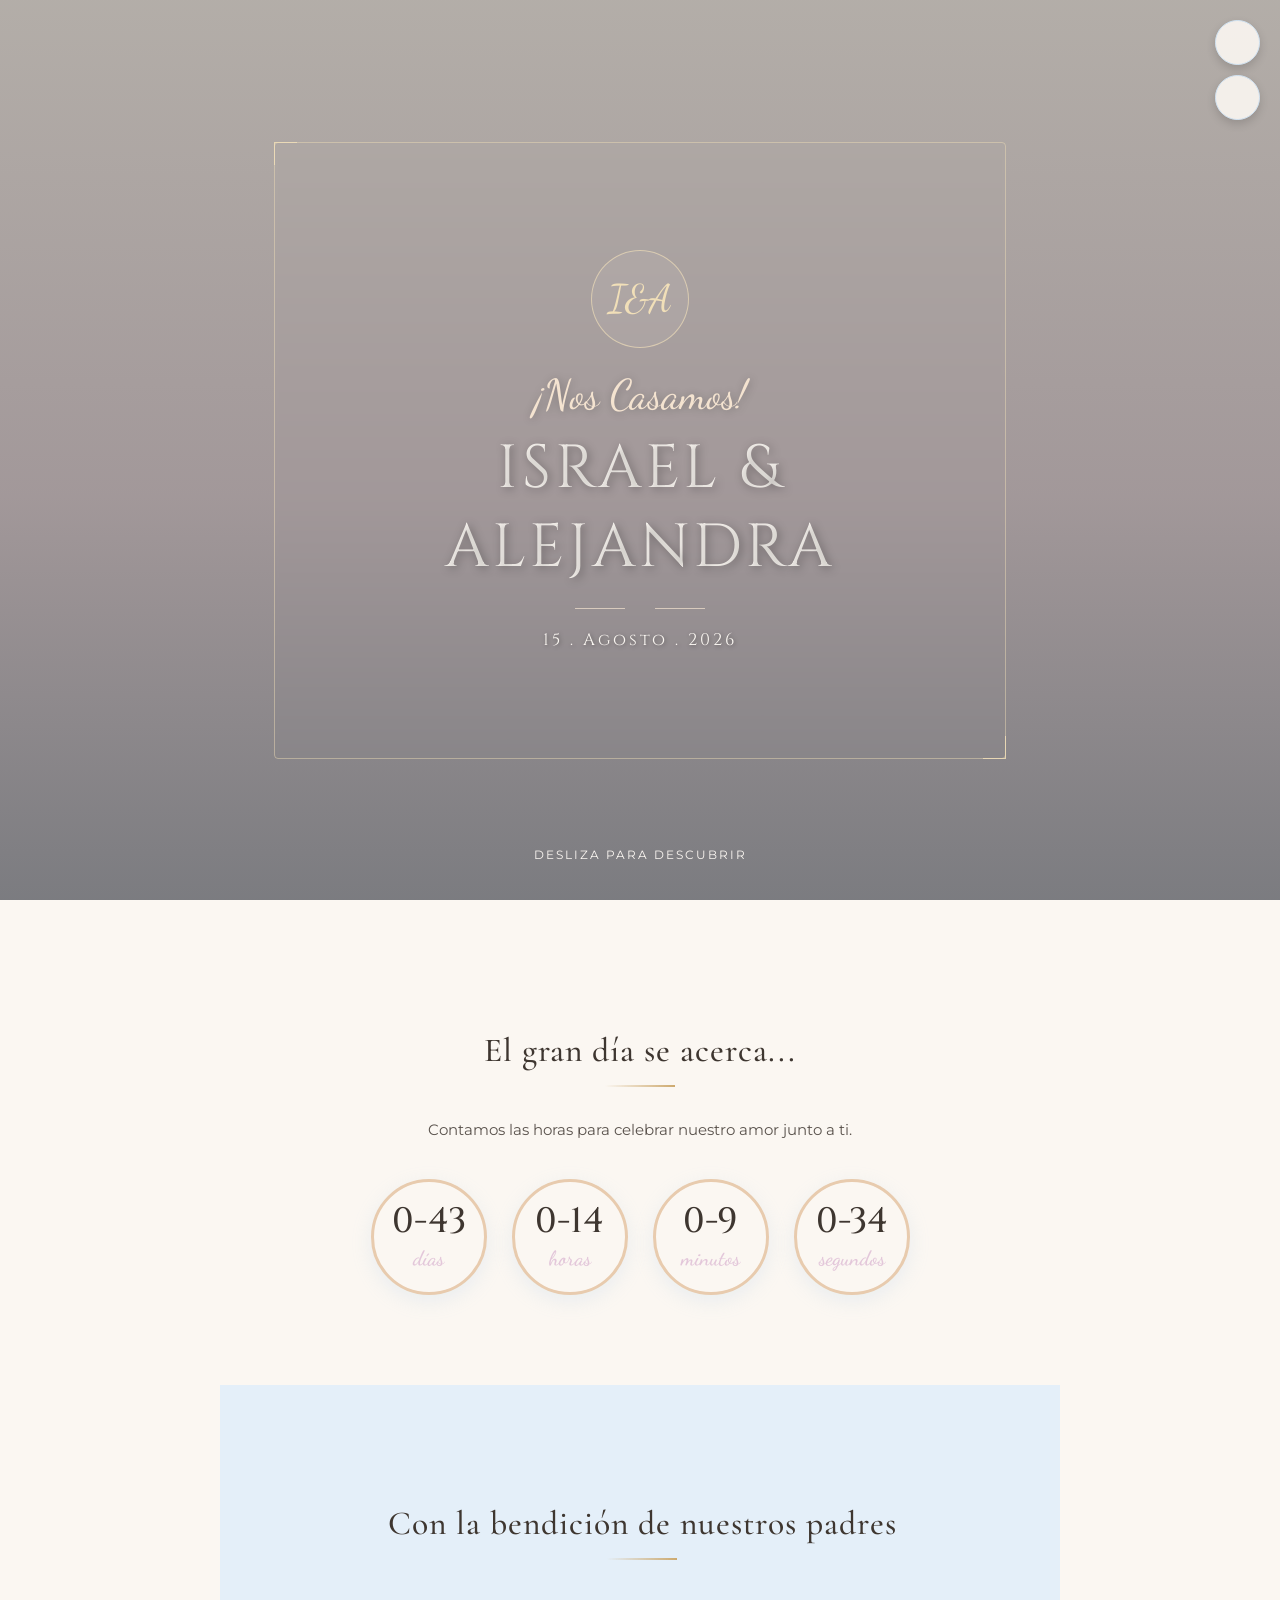
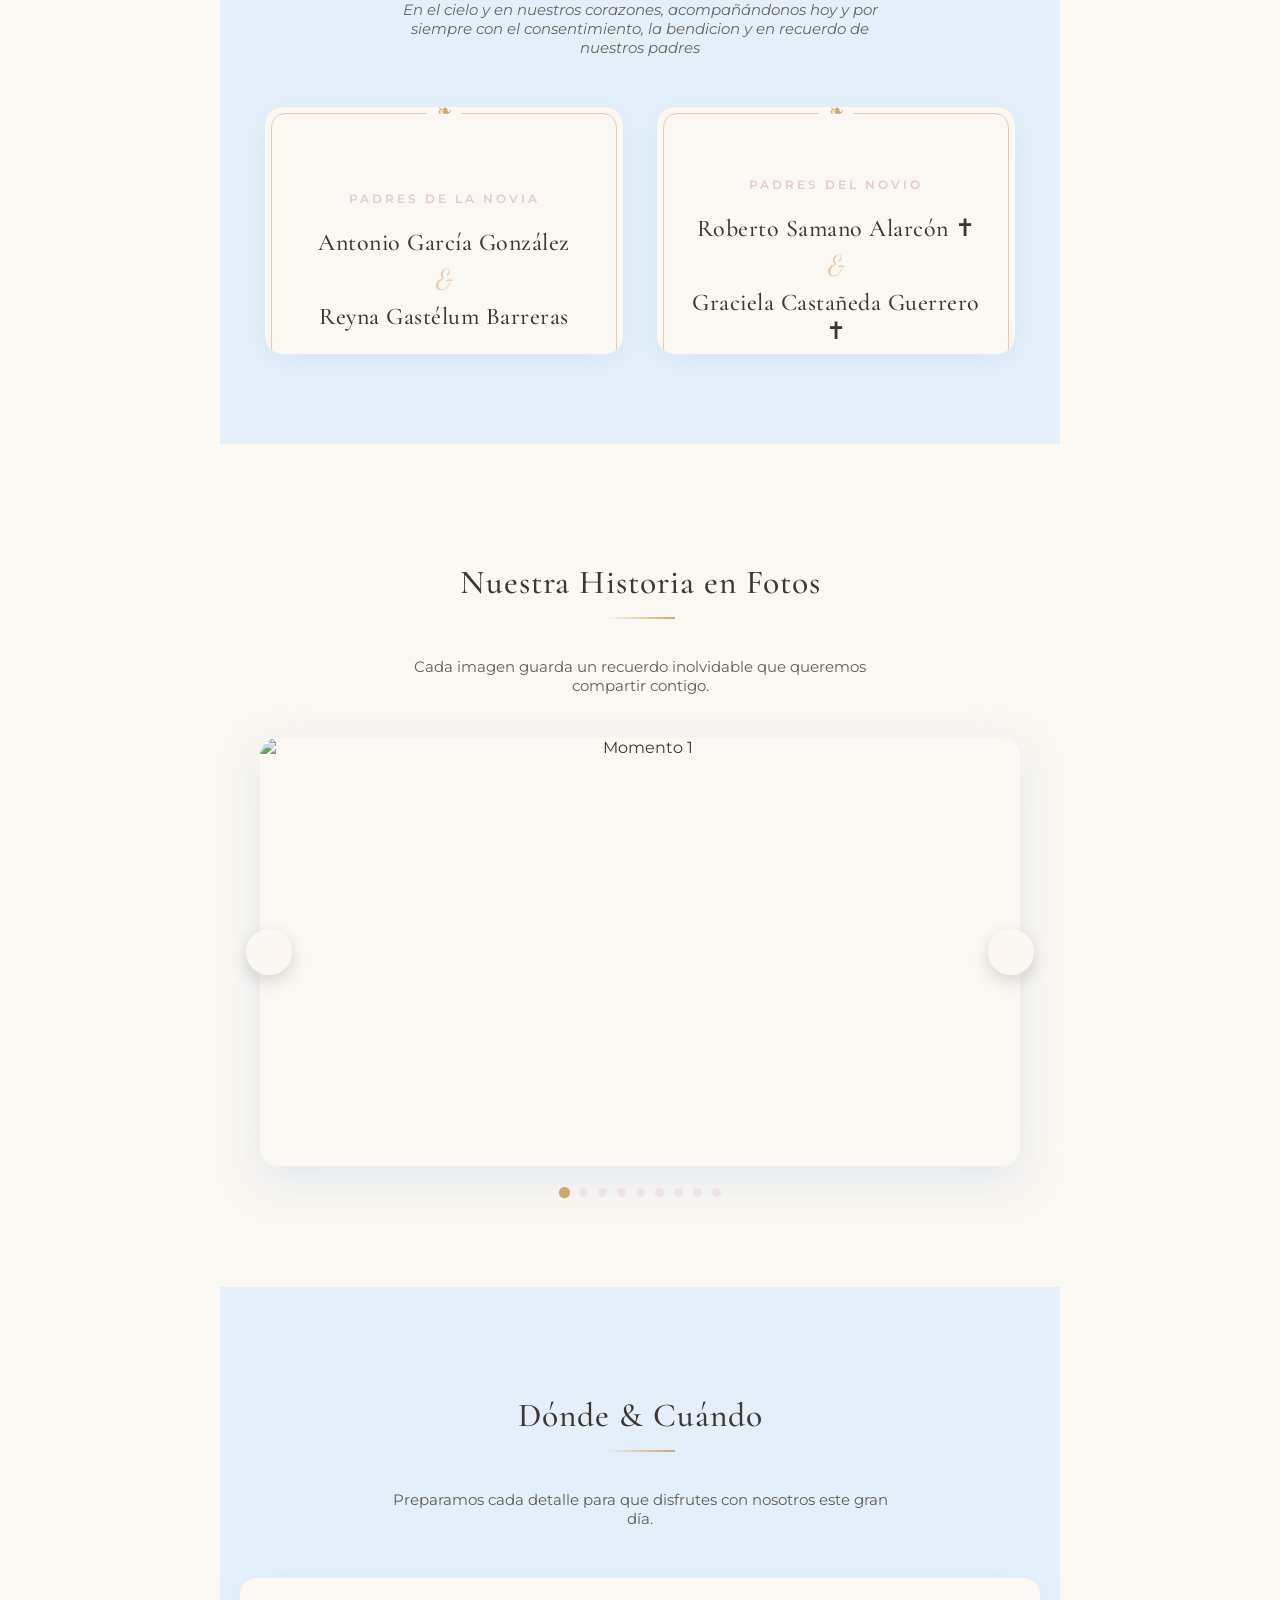
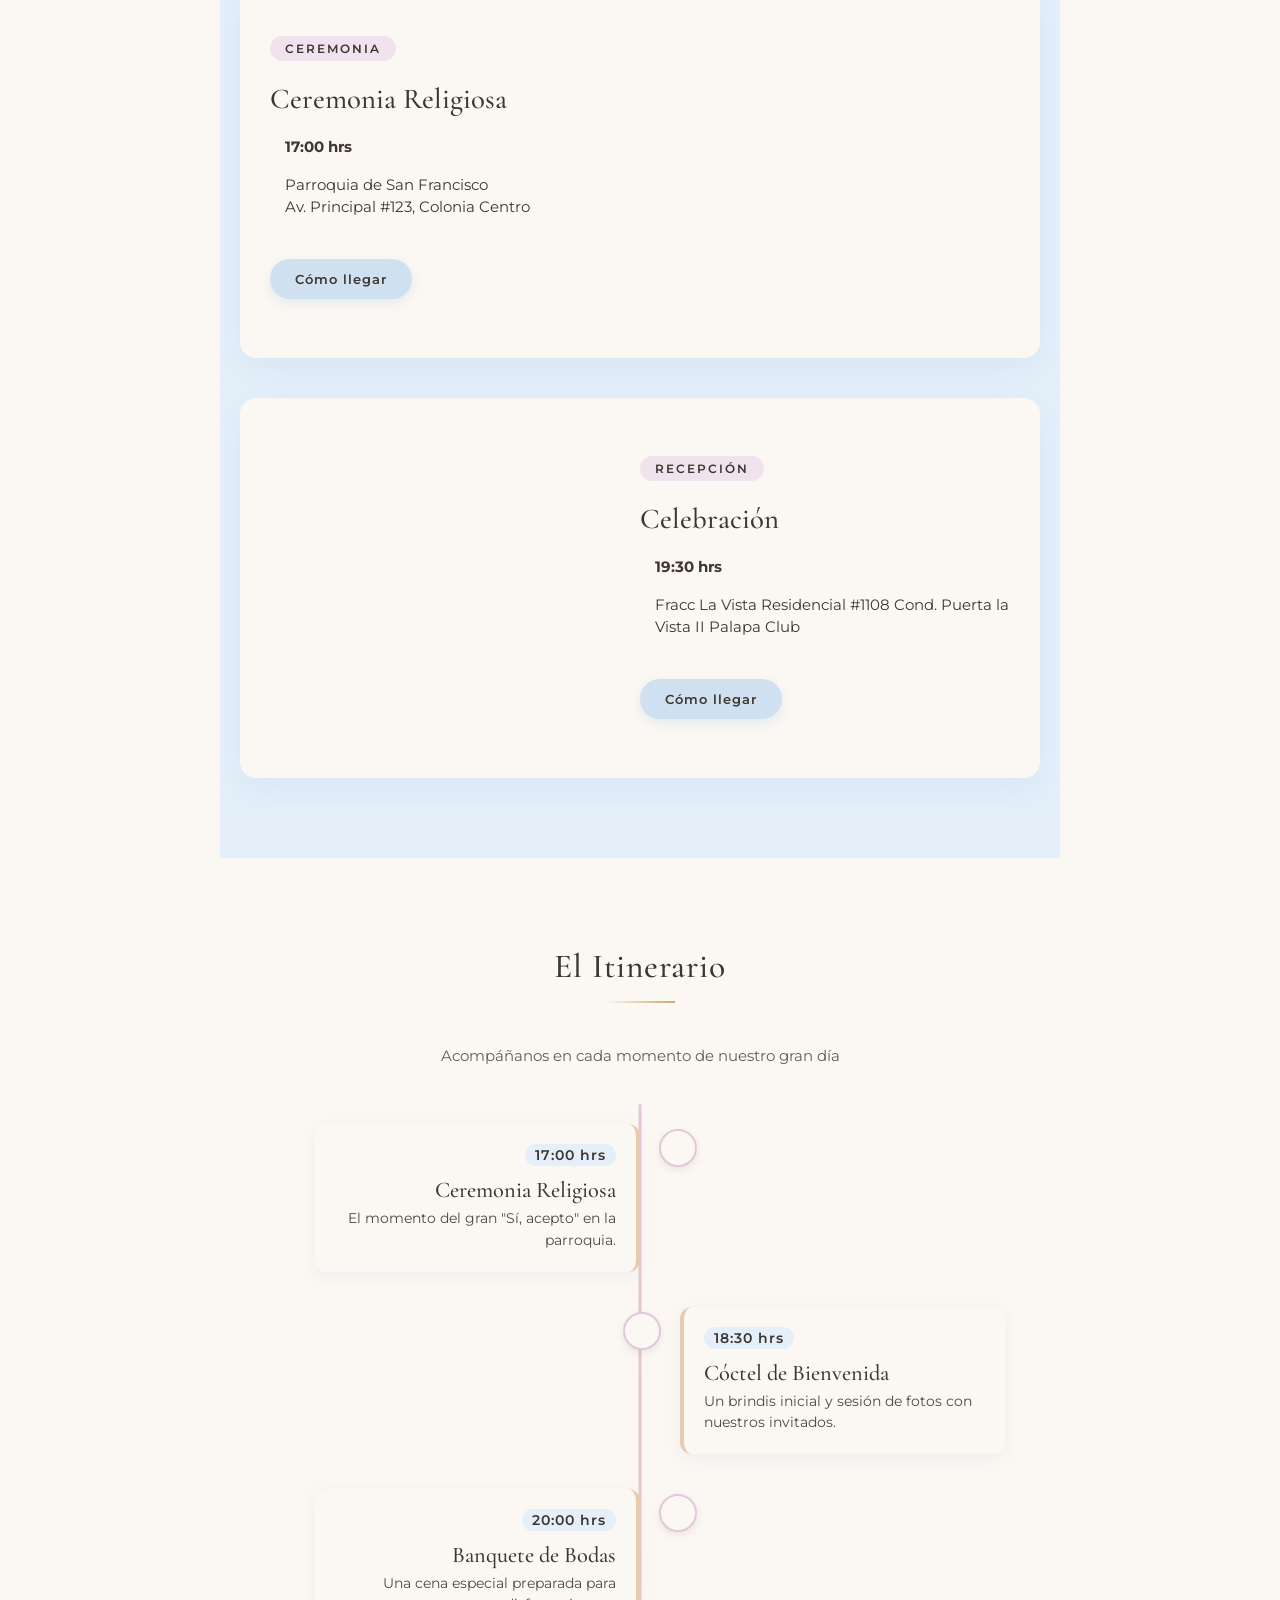
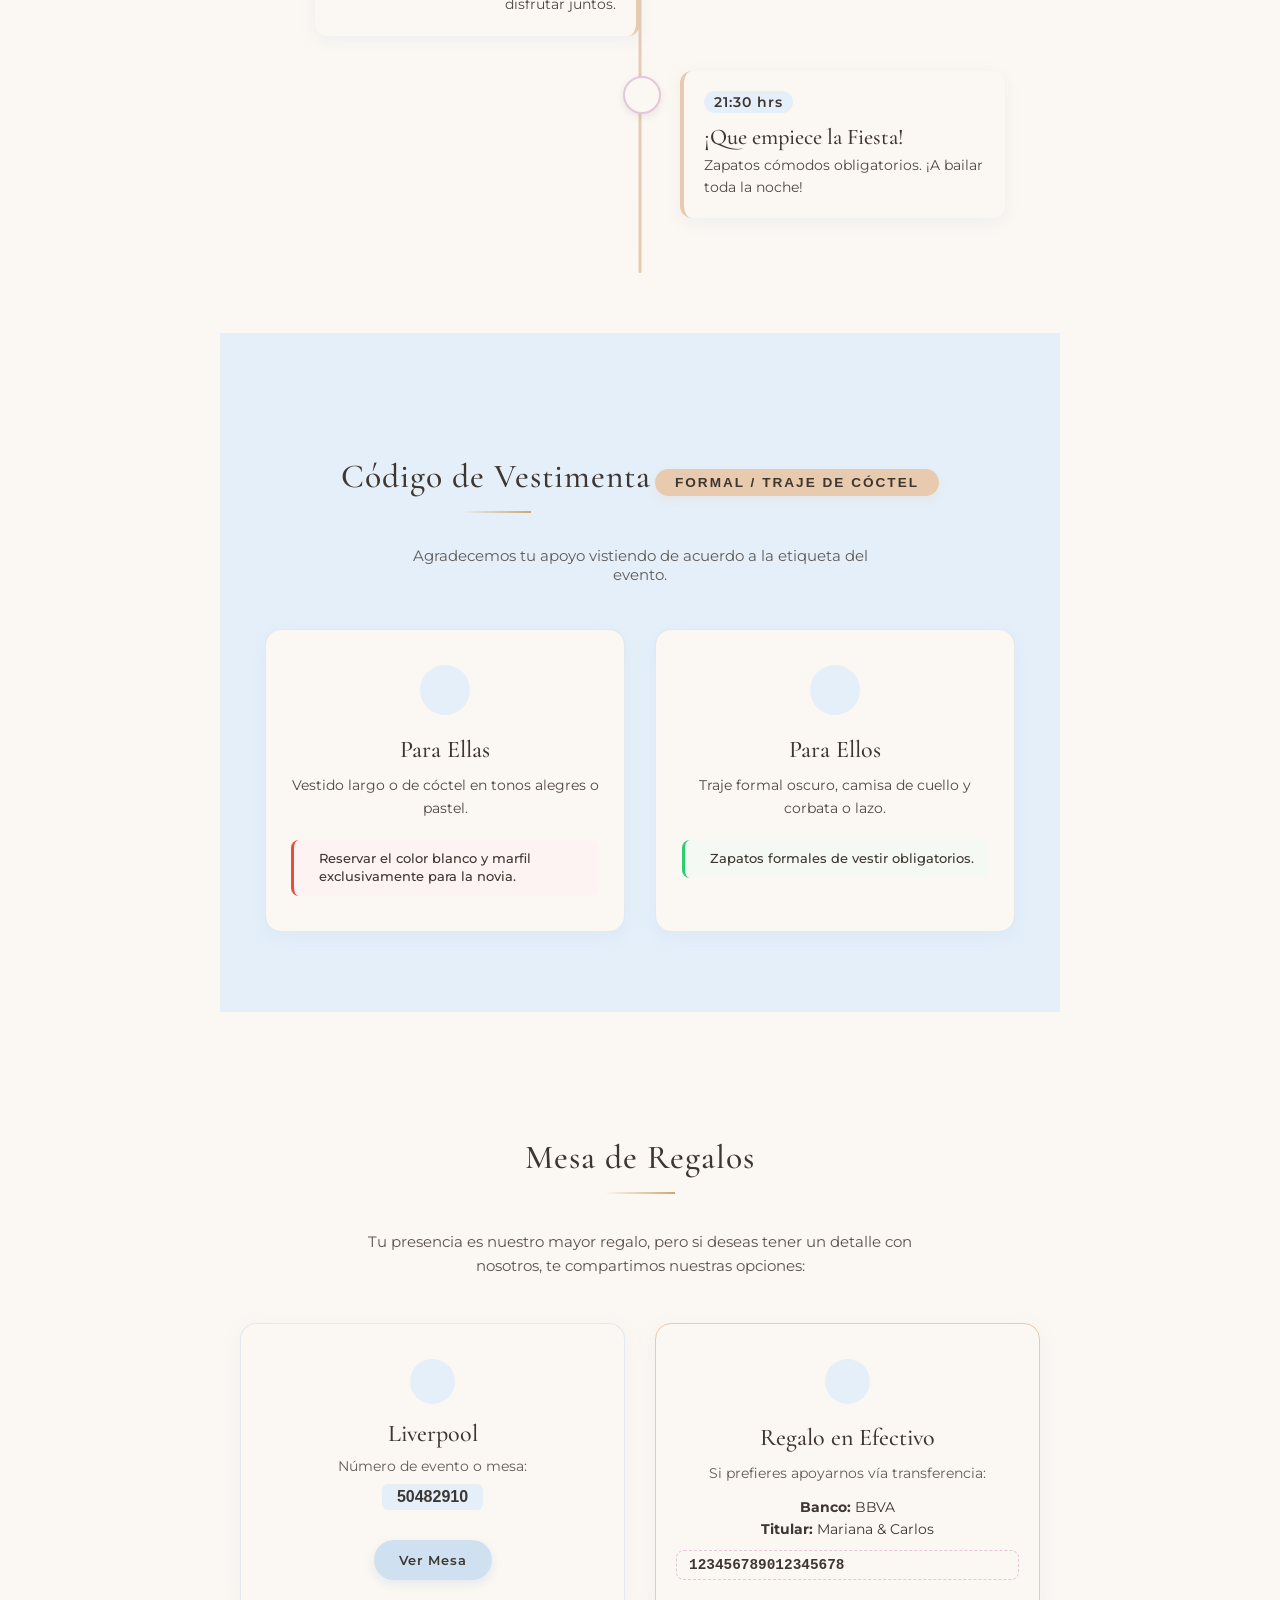
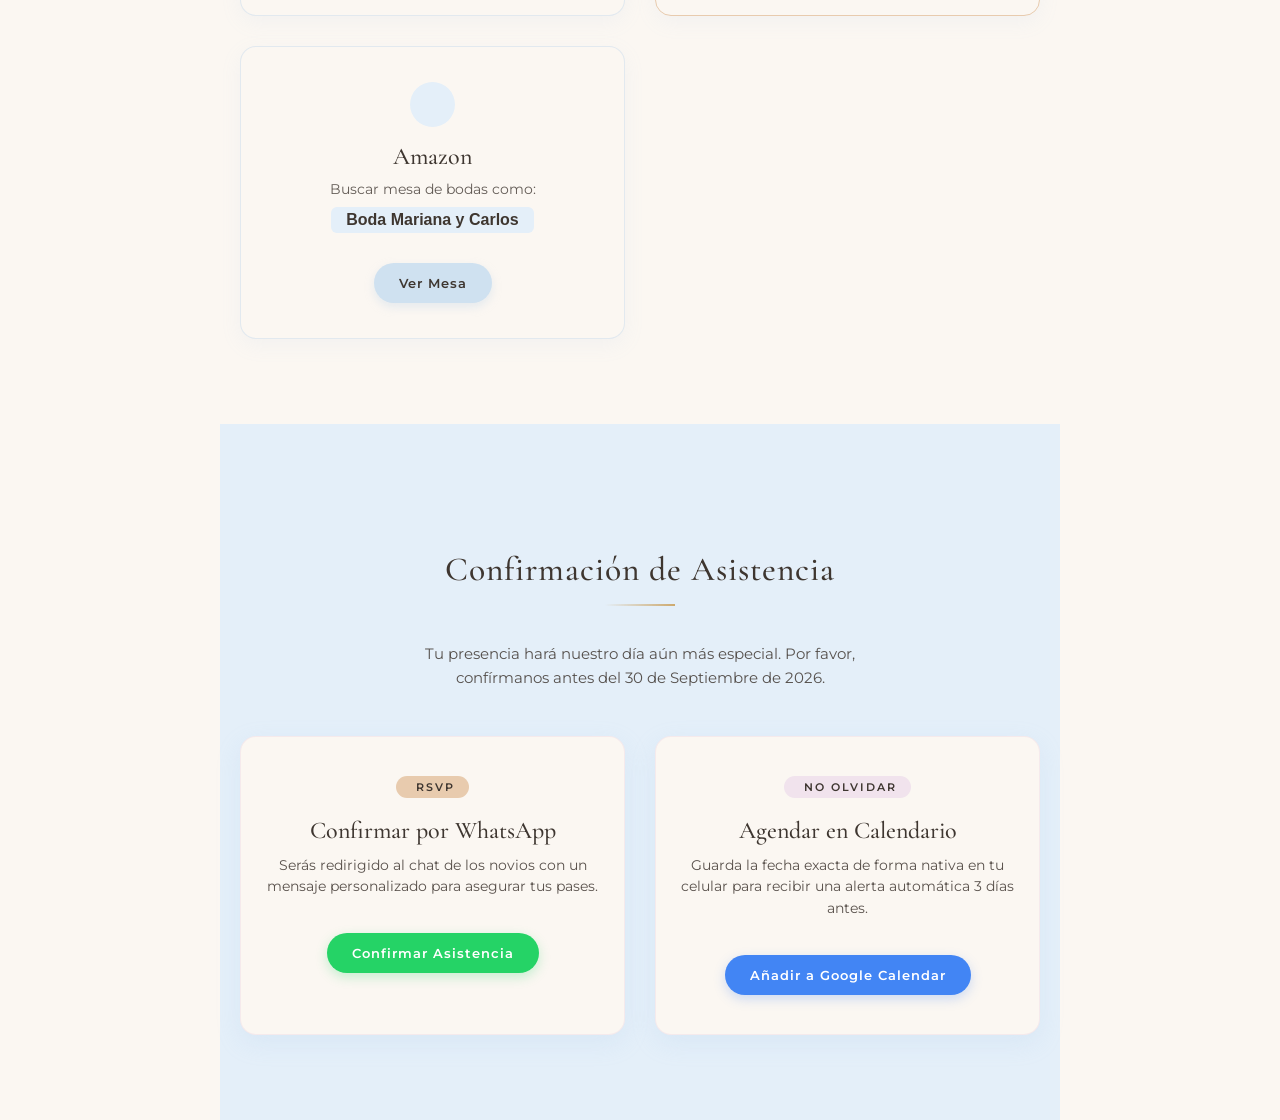
==== commit e9c88b5f: "Modify wedding details in index.html Updated wedding details including names, date, and location." ====
--- a/entregas/alejandra-boda/index.html
+++ b/entregas/alejandra-boda/index.html
@@ -56,16 +56,16 @@
 
         <!-- Contenedor con marco lineal de lujo -->
         <div class="hero-frame">
-            <div class="hero-monograma">C&A</div>
+            <div class="hero-monograma">I&A</div>
             <div class="hero-content">
                 <span class="hero-welcome">¡Nos Casamos!</span>
-                <h1>Carlos & Alejandra</h1>
+                <h1>Israel & Alejandra</h1>
                 <div class="hero-divider">
                     <span class="linea"></span>
                     <i class="fa-regular fa-heart"></i>
                     <span class="linea"></span>
                 </div>
-                <span class="fecha-hero">24 . Octubre . 2026</span>
+                <span class="fecha-hero">15 . Agosto . 2026</span>
             </div>
         </div>
 
@@ -125,7 +125,7 @@
         <div class="padres-header reveal">
             <i class="fa-solid fa-heart-custom fa-heart"></i>
             <h2>Con la bendición de nuestros padres</h2>
-            <p>Quienes con su amor y guía nos han acompañado hasta este momento.</p>
+            <p>En el cielo y en nuestros corazones, acompañándonos hoy y por siempre con el consentimiento, la bendicion y en recuerdo de nuestros padres</p>
         </div>
         
         <div class="padres-grid reveal-stagger">
@@ -133,9 +133,9 @@
             <div class="padres-card shine-hover">
                 <div class="padres-card-border">
                     <span class="rol-familia">Padres de la Novia</span>
-                    <h3>Juan Alejandra</h3>
+                    <h3>Antonio García González</h3>
                     <p class="conector">&</p>
-                    <h3>Sofía Pérez</h3>
+                    <h3>Reyna Gastélum Barreras </h3>
                 </div>
             </div>
 
@@ -143,9 +143,9 @@
             <div class="padres-card shine-hover">
                 <div class="padres-card-border">
                     <span class="rol-familia">Padres del Novio</span>
-                    <h3>Pedro Carlos</h3>
+                    <h3>Roberto Samano Alarcón ✝</h3>
                     <p class="conector">&</p>
-                    <h3>Luisa Gómez</h3>
+                    <h3>Graciela Castañeda Guerrero ✝</h3>
                 </div>
             </div>
         </div>
@@ -164,28 +164,40 @@
                 <div class="carrusel-viewport">
                     <div class="carrusel-pista" id="carrusel-pista">
                         <!-- Reemplaza cada src por las fotos reales de los novios -->
-                        <div class="carrusel-slide" onclick="abrirImagen('https://picsum.photos?1')">
-                            <img src="https://picsum.photos?1" alt="Momento 1">
-                            <div class="foto-overlay"><i class="fa-solid fa-magnifying-glass-plus"></i></div>
-                        </div>
-                        <div class="carrusel-slide" onclick="abrirImagen('https://picsum.photos?2')">
-                            <img src="https://picsum.photos?2" alt="Momento 2">
-                            <div class="foto-overlay"><i class="fa-solid fa-magnifying-glass-plus"></i></div>
-                        </div>
-                        <div class="carrusel-slide" onclick="abrirImagen('https://picsum.photos?3')">
-                            <img src="https://picsum.photos?3" alt="Momento 3">
-                            <div class="foto-overlay"><i class="fa-solid fa-magnifying-glass-plus"></i></div>
-                        </div>
-                        <div class="carrusel-slide" onclick="abrirImagen('https://picsum.photos?4')">
-                            <img src="https://picsum.photos?4" alt="Momento 4">
-                            <div class="foto-overlay"><i class="fa-solid fa-magnifying-glass-plus"></i></div>
-                        </div>
-                        <div class="carrusel-slide" onclick="abrirImagen('https://picsum.photos?5')">
-                            <img src="https://picsum.photos?5" alt="Momento 5">
-                            <div class="foto-overlay"><i class="fa-solid fa-magnifying-glass-plus"></i></div>
-                        </div>
-                        <div class="carrusel-slide" onclick="abrirImagen('https://picsum.photos?6')">
-                            <img src="https://picsum.photos?6" alt="Momento 6">
+                        <div class="carrusel-slide" onclick="abrirImagen('fotos/imagen2.jpeg')">
+                            <img src="fotos/imagen2.jpeg" alt="Momento 1">
+                            <div class="foto-overlay"><i class="fa-solid fa-magnifying-glass-plus"></i></div>
+                        </div>
+                        <div class="carrusel-slide" onclick="abrirImagen('fotos/imagen3.jpeg')">
+                            <img src="fotos/imagen3.jpeg" alt="Momento 2">
+                            <div class="foto-overlay"><i class="fa-solid fa-magnifying-glass-plus"></i></div>
+                        </div>
+                        <div class="carrusel-slide" onclick="abrirImagen('fotos/imagen4.jpeg')">
+                            <img src="fotos/imagen4.jpeg" alt="Momento 3">
+                            <div class="foto-overlay"><i class="fa-solid fa-magnifying-glass-plus"></i></div>
+                        </div>
+                        <div class="carrusel-slide" onclick="abrirImagen('fotos/imagen5.jpeg')">
+                            <img src="fotos/imagen5.jpeg" alt="Momento 4">
+                            <div class="foto-overlay"><i class="fa-solid fa-magnifying-glass-plus"></i></div>
+                        </div>
+                        <div class="carrusel-slide" onclick="abrirImagen('fotos/imagen6.jpeg')">
+                            <img src="fotos/imagen6.jpeg" alt="Momento 5">
+                            <div class="foto-overlay"><i class="fa-solid fa-magnifying-glass-plus"></i></div>
+                        </div>
+                        <div class="carrusel-slide" onclick="abrirImagen('fotos/imagen7.jpeg')">
+                            <img src="fotos/imagen7.jpeg" alt="Momento 6">
+                            <div class="foto-overlay"><i class="fa-solid fa-magnifying-glass-plus"></i></div>
+                        </div>
+                        <div class="carrusel-slide" onclick="abrirImagen('fotos/imagen8.jpeg')">
+                            <img src="fotos/imagen8.jpeg" alt="Momento 7">
+                            <div class="foto-overlay"><i class="fa-solid fa-magnifying-glass-plus"></i></div>
+                        </div>
+                        <div class="carrusel-slide" onclick="abrirImagen('fotos/imagen9.jpeg')">
+                            <img src="fotos/imagen9.jpeg" alt="Momento 8">
+                            <div class="foto-overlay"><i class="fa-solid fa-magnifying-glass-plus"></i></div>
+                        </div>
+                        <div class="carrusel-slide" onclick="abrirImagen('fotos/imagen10.jpeg')">
+                            <img src="fotos/imagen10.jpeg" alt="Momento 9">
                             <div class="foto-overlay"><i class="fa-solid fa-magnifying-glass-plus"></i></div>
                         </div>
                     </div>
@@ -253,15 +265,15 @@
                     </div>
                     <div class="detalle-linea">
                         <i class="fa-solid fa-location-dot"></i>
-                        <p>Jardín de Eventos Los Girasoles<br>Km 5 Carretera Nacional</p>
-                    </div>
-                    <a href="https://google.com" target="_blank" class="btn btn-mapa">
+                        <p>Fracc La Vista Residencial #1108 Cond. Puerta la Vista II Palapa Club</p>
+                    </div>
+                    <a href="https://maps.app.goo.gl/WSRM3qfRZdHzZ9cS6" target="_blank" class="btn btn-mapa">
                         <i class="fa-solid fa-route"></i> Cómo llegar
                     </a>
                 </div>
                 <div class="ubicacion-mapa">
                     <!-- Mapa interactivo de Google Maps -->
-                    <iframe src="https://google.com" allowfullscreen="" loading="lazy" referrerpolicy="no-referrer-when-downgrade"></iframe>
+                    <iframe src="https://www.google.com/maps/embed?pb=!1m18!1m12!1m3!1d3733.7000962984757!2d-100.35969972610472!3d20.641077615882704!2m3!1f0!2f0!3f0!3m2!1i1024!2i768!4f13.1!3m3!1m2!1s0x85d35b1ff998540f%3A0xcb82ed290c192e00!2sPuerta%20la%20vista%20II%20casa%20club!5e0!3m2!1ses-419!2smx!4v1785565839824!5m2!1ses-419!2smx" allowfullscreen="" loading="lazy" referrerpolicy="no-referrer-when-downgrade"></iframe>
                 </div>
             </div>
         </div>
